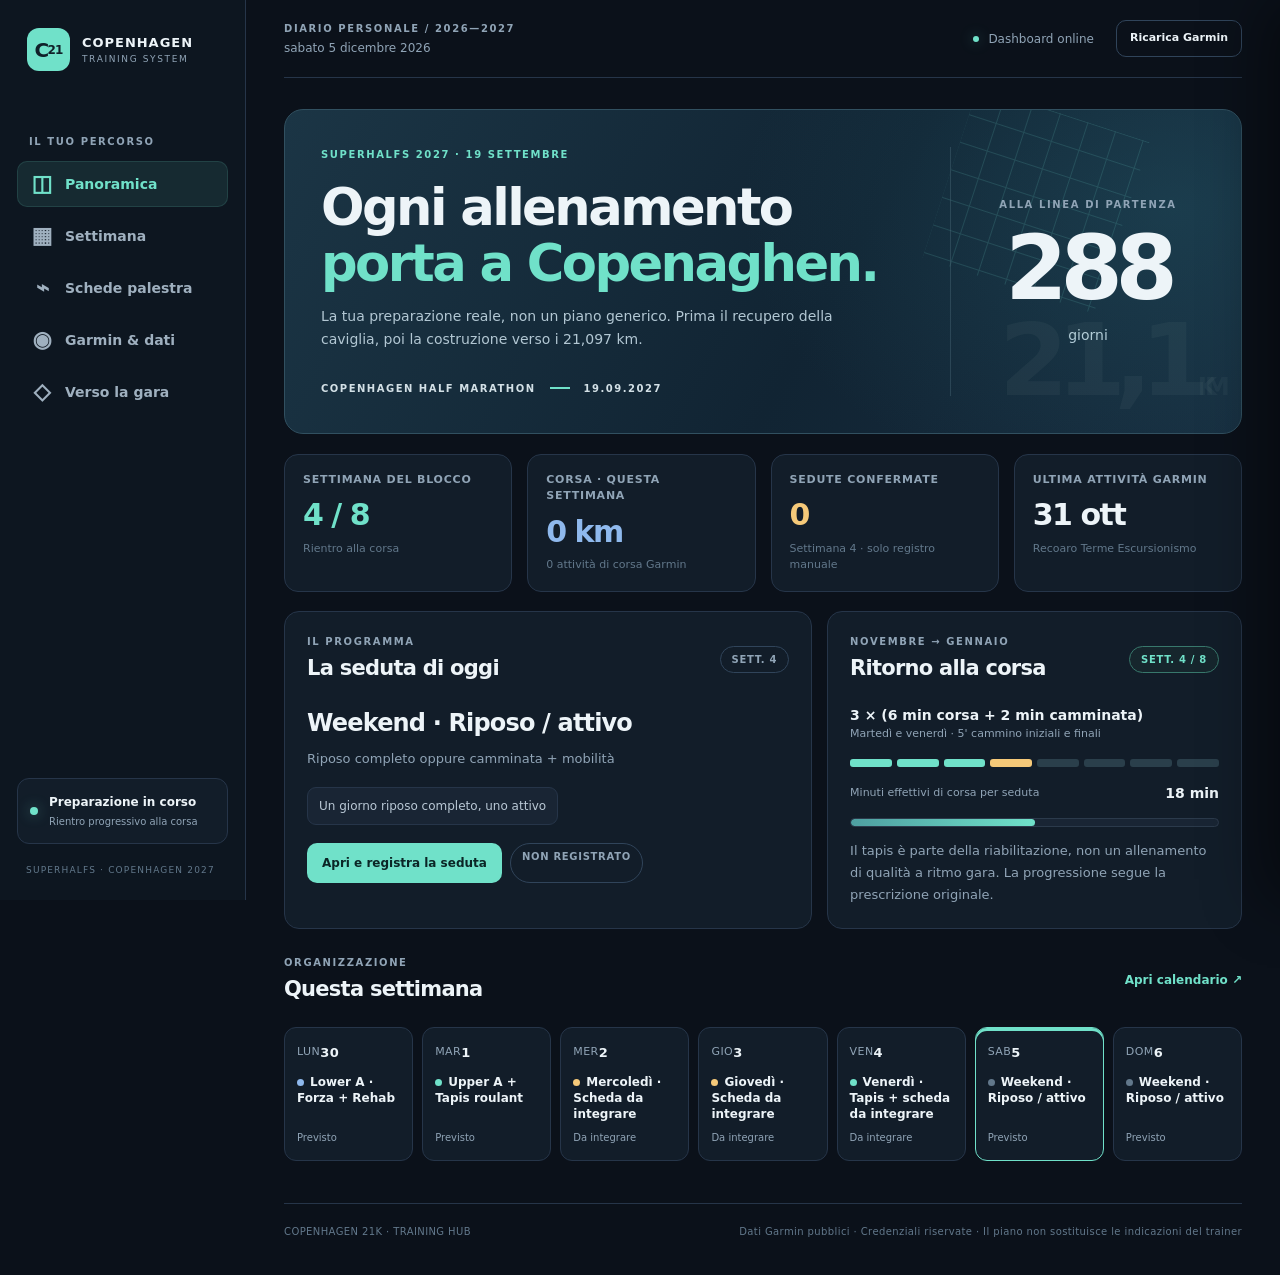
==== index.html @ 720b21c4 "feat: Copenhagen 2027 training and public Garmin dashboard" ====
<!doctype html>
<html lang="it">
<head>
  <meta charset="utf-8">
  <meta name="viewport" content="width=device-width, initial-scale=1">
  <meta name="theme-color" content="#0b111a">
  <meta name="description" content="Copenhagen 21K · Il piano reale di palestra, il ritorno alla corsa e i dati Garmin in un'unica dashboard online.">
  <link rel="icon" href="./favicon.svg" type="image/svg+xml">
  <link rel="manifest" href="./manifest.webmanifest">
  <title>Copenhagen 21K · Training Hub</title>
  <link rel="stylesheet" href="./style.css">
  <script src="./app.js" defer></script>
</head>
<body>
<div class="shell">
  <aside class="sidebar">
    <a class="brand" href="#overview" aria-label="Copenhagen 21K, panoramica">
      <span class="brand-mark">C<span>21</span></span>
      <span><b>COPENHAGEN</b><small>TRAINING SYSTEM</small></span>
    </a>
    <div class="sidebar-head">IL TUO PERCORSO</div>
    <nav class="primary-nav" aria-label="Navigazione principale">
      <button type="button" class="navitem active" data-page="overview"><span class="nav-icon">◫</span> Panoramica</button>
      <button type="button" class="navitem" data-page="week"><span class="nav-icon">▦</span> Settimana</button>
      <button type="button" class="navitem" data-page="strength"><span class="nav-icon">⌁</span> Schede palestra</button>
      <button type="button" class="navitem" data-page="garmin"><span class="nav-icon">◉</span> Garmin & dati</button>
      <button type="button" class="navitem" data-page="roadmap"><span class="nav-icon">◇</span> Verso la gara</button>
    </nav>
    <div class="sidebar-bottom">
      <div class="sidebar-status"><span class="pulse"></span><span><strong>Preparazione in corso</strong><small>Rientro progressivo alla corsa</small></span></div>
      <div class="sidebar-footer">SUPERHALFS · COPENHAGEN 2027</div>
    </div>
  </aside>
  <main class="content">
    <header class="topbar">
      <div class="topbar-copy"><span class="eyebrow">DIARIO PERSONALE / <span id="current-year">2026—2027</span></span><span id="top-date" class="top-date"></span></div>
      <div class="topbar-right"><span class="privacy"><span class="privacy-dot"></span> Dashboard online</span><button type="button" id="top-sync" class="btn btn-outline btn-sm">Ricarica Garmin</button></div>
    </header>
    <div id="flash" class="flash" role="status" aria-live="polite" hidden></div>
    <section class="page on" id="page-overview">
      <div class="hero">
        <div class="hero-inner">
          <div class="eyebrow mint">SUPERHALFS 2027 · 19 SETTEMBRE</div>
          <h1>Ogni allenamento<br><em>porta a Copenaghen.</em></h1>
          <p>La tua preparazione reale, non un piano generico. Prima il recupero della caviglia, poi la costruzione verso i 21,097 km.</p>
          <div class="hero-footer"><span class="hero-race">COPENHAGEN HALF MARATHON</span><span class="hero-separator"></span><span class="hero-location">19.09.2027</span></div>
        </div>
        <div class="hero-count"><span class="eyebrow">ALLA LINEA DI PARTENZA</span><strong class="big-num" id="days-left">—</strong><span>giorni</span><div class="race-mark">21<span>,1</span><small>KM</small></div></div>
        <div class="hero-grid"></div>
      </div>
      <div class="grid stats-4" id="stat-cards"></div>
      <div class="grid overview-grid">
        <article class="panel today-panel"><div class="section-head"><div><div class="eyebrow">IL PROGRAMMA</div><h2>La seduta di oggi</h2></div><span id="today-badge" class="tag">—</span></div><div id="today-session"></div></article>
        <article class="panel"><div class="section-head"><div><div class="eyebrow">NOVEMBRE → GENNAIO</div><h2>Ritorno alla corsa</h2></div><span class="tag tag-mint" id="run-progress-label">8 SETTIMANE</span></div><div id="run-progress"></div></article>
      </div>
      <div class="section-head spaced"><div><div class="eyebrow">ORGANIZZAZIONE</div><h2>Questa settimana</h2></div><button class="text-action" type="button" data-go="week">Apri calendario <span aria-hidden="true">↗</span></button></div>
      <div id="overview-week" class="week-mini"></div>
    </section>
    <section class="page" id="page-week">
      <div class="page-heading"><div><div class="eyebrow">PIANO SETTIMANALE</div><h1>Settimana di allenamento</h1><p>Solo gli allenamenti confermati dall'istruttore. Registra i risultati effettivi separatamente.</p></div></div>
      <div class="panel"><div class="week-nav"><button class="btn btn-outline nav-arrow" id="week-prev" aria-label="Settimana precedente">‹</button><div><div id="week-label" class="week-label">Settimana 1</div><div id="week-range" class="subtle">—</div></div><div class="week-controls"><button class="btn btn-outline btn-sm" id="week-now">Questa settimana</button><button class="btn btn-outline btn-sm" id="backup-log" title="Esporta il tuo diario privato in formato JSON">Esporta diario</button><button class="btn btn-outline nav-arrow" id="week-next" aria-label="Settimana successiva">›</button></div></div><div id="week-note" class="notice"></div><div id="week-days" class="week-days"></div></div>
      <div class="notice tip"><b>Weekend flessibile.</b> Un giorno REST totale, l'altro REST attivo: camminata di 30–40 minuti e mobilità. Non è ancora definito se sia sabato o domenica.</div>
    </section>
    <section class="page" id="page-strength">
      <div class="page-heading"><div><div class="eyebrow">SCHEDA DI GIOVANNI B.</div><h1>Esercizi, serie e carichi</h1><p>Prescrizioni del trainer e registro dei risultati. Le annotazioni non confermate restano esplicitamente tali.</p></div></div>
      <div class="day-tabs" id="strength-tabs"></div>
      <div id="strength-detail"></div>
    </section>
    <section class="page" id="page-garmin">
      <div class="page-heading"><div><div class="eyebrow">DATI DALL'OROLOGIO</div><h1>Garmin Connect · Analytics</h1><p>Attività, recupero, HRV, sonno e trend elaborati dal motore Python del tuo progetto originale.</p></div><button type="button" class="btn btn-mint" id="garmin-sync">Ricarica dati pubblicati</button></div>
      <div class="notice" id="garmin-sync-notice"></div>
      <div class="grid stats-4" id="garmin-stats"></div>
      <div class="panel garmin-wrapper"><div class="section-head"><div><div class="eyebrow">ANALISI DETTAGLIATA</div><h2>Dashboard Garmin originale integrata</h2></div><a id="full-garmin" href="./garmin/dashboard.html" target="_blank" rel="noopener" class="text-action" hidden>Apri a schermo intero ↗</a></div><iframe id="garmin-frame" title="Analisi Garmin" loading="lazy" src="about:blank"></iframe></div>
      <div class="notice tip"><strong>Garmin pubblico:</strong> grafici e metriche aggiornati da GitHub Actions. Dati personali visibili a chiunque abbia accesso al sito; la chiave API rimane segreta.</div>
    </section>
    <section class="page" id="page-roadmap">
      <div class="page-heading"><div><div class="eyebrow">SUPERHALFS / COPENHAGEN 2027</div><h1>Dal recupero alla mezza</h1><p>Una direzione di lungo periodo, con le fasi successive intenzionalmente non prescritte finché non ci saranno le nuove schede.</p></div></div>
      <div class="grid roadmap-top"><article class="panel"><div class="eyebrow">OBIETTIVO</div><div class="roadmap-race">21,097<span> km</span></div><div class="subtle">Domenica 19 settembre 2027</div><p class="muted-p">La prima tappa del percorso SuperHalfs: Copenaghen. La priorità attuale è tornare a correre con continuità e senza forzare i carichi.</p></article><article class="panel"><div class="eyebrow">FASE CORRENTE</div><div id="current-phase" class="phase-head">Ritorno progressivo</div><p class="muted-p">Tapis il martedì e il venerdì; palestra e lavoro di stabilità secondo prescrizione. Al termine delle otto settimane si rivaluterà il programma.</p><div class="phase-line"><div id="phase-progress"></div></div><div id="phase-caption" class="subtle small"></div></article></div>
      <div class="panel"><div class="section-head"><div><div class="eyebrow">TIMELINE</div><h2>Le fasi del percorso</h2></div></div><div id="phases-list" class="phase-list"></div></div>
      <div class="panel"><div class="section-head"><div><div class="eyebrow">TAPIS · MARTEDÌ E VENERDÌ</div><h2>Progressione di recupero (8 settimane)</h2></div></div><div id="run-table"></div></div>
      <div class="notice tip"><strong>Nota importante.</strong> Nessun chilometraggio, ritmo, tempo obiettivo o lavoro di qualità futuro viene dedotto automaticamente da questa progressione. La preparazione specifica per Copenaghen sarà definita dopo il via libera del professionista che segue la caviglia.</div>
    </section>
    <footer class="footer">COPENHAGEN 21K · TRAINING HUB <span>Dati Garmin pubblici · Credenziali riservate · Il piano non sostituisce le indicazioni del trainer</span></footer>
  </main>
</div>
<div class="drawer-backdrop" id="drawer-backdrop" hidden></div>
<aside class="drawer" id="drawer" role="dialog" aria-modal="true" aria-labelledby="drawer-heading" aria-hidden="true">
  <div class="drawer-header"><div><div class="eyebrow" id="drawer-date">—</div><h2 id="drawer-heading">Registra seduta</h2></div><button type="button" id="drawer-close" class="btn btn-outline icon-close" aria-label="Chiudi">×</button></div>
  <div id="drawer-content"></div>
</aside>
<script>if('serviceWorker' in navigator){window.addEventListener('load',()=>navigator.serviceWorker.register('./sw.js').catch(()=>{}));}</script>
</body>
</html>
---- style.css ----
:root{--bg:#0b111a;--surface:#121d29;--surface2:#192534;--line:#263549;--line2:#30445a;--text:#edf4f8;--muted:#90a4b6;--dim:#62788b;--mint:#70e1c9;--blue:#8fb9ed;--amber:#f5c979;--red:#f09b92;--font:Inter,"Segoe UI",-apple-system,BlinkMacSystemFont,system-ui,sans-serif}
*{box-sizing:border-box}html{scroll-behavior:smooth}body{margin:0;background:var(--bg);font-family:var(--font);color:var(--text);font-size:14px;line-height:1.5}button,input,textarea,select{font:inherit}button{cursor:pointer}a{color:inherit;text-decoration:none}button:focus-visible,a:focus-visible,input:focus-visible,textarea:focus-visible,select:focus-visible{outline:2px solid var(--mint);outline-offset:3px}h1,h2,h3,p{margin-top:0}h1,h2,h3{letter-spacing:-.035em}h1{font-size:clamp(29px,3vw,40px);line-height:1.15}h2{font-size:21px;margin-bottom:0}h3{font-size:16px;margin:0 0 9px}.shell{display:grid;grid-template-columns:246px minmax(0,1fr);min-height:100vh}.sidebar{background:#0d1620;border-right:1px solid var(--line);display:flex;flex-direction:column;padding:28px 17px 23px;position:sticky;top:0;height:100vh}.brand{display:flex;gap:12px;align-items:center;padding:0 10px;margin-bottom:63px}.brand-mark{display:flex;align-items:center;justify-content:center;width:43px;height:43px;border-radius:12px;background:var(--mint);font-size:20px;font-weight:900;letter-spacing:-.09em;color:#102029}.brand-mark span{font-size:12px;align-self:center;letter-spacing:-.07em}.brand b{display:block;letter-spacing:.075em;font-size:13px}.brand small{display:block;letter-spacing:.18em;font-size:9px;color:var(--muted)}.sidebar-head,.eyebrow{font-size:10px;font-weight:750;letter-spacing:.16em;color:var(--muted)}.sidebar-head{padding:0 12px;margin-bottom:12px}.primary-nav{display:flex;flex-direction:column;gap:6px}.navitem{display:flex;align-items:center;gap:12px;border:1px solid transparent;border-radius:10px;color:#9fb0bf;background:transparent;text-align:left;padding:11px 13px;font-weight:600;width:100%}.navitem:hover{background:#192635;color:#fff}.navitem.active{background:rgba(112,225,201,.1);color:var(--mint);border-color:rgba(112,225,201,.13)}.nav-icon{font-family:serif;font-size:22px;min-width:22px;text-align:center;line-height:1}.sidebar-bottom{margin-top:auto}.sidebar-status{display:flex;gap:11px;align-items:center;padding:14px 12px;background:var(--surface);border:1px solid var(--line);border-radius:12px}.pulse,.privacy-dot{background:var(--mint);width:8px;height:8px;border-radius:50%;display:inline-block;box-shadow:0 0 14px #70e1c969;flex:none}.sidebar-status strong,.sidebar-status small{display:block}.sidebar-status strong{font-size:12px}.sidebar-status small{font-size:10px;color:var(--muted);margin-top:3px}.sidebar-footer{font-size:9px;letter-spacing:.13em;color:var(--dim);margin:20px 9px 0}.content{padding:0 38px 36px;max-width:1660px;width:100%;margin:0 auto;min-width:0}.topbar{min-height:78px;display:flex;align-items:center;justify-content:space-between;gap:12px;border-bottom:1px solid var(--line);margin-bottom:31px}.topbar-copy{display:flex;flex-direction:column;gap:3px}.top-date{color:var(--muted);font-size:12px}.topbar-right{display:flex;align-items:center;gap:22px}.privacy{display:flex;align-items:center;gap:9px;color:var(--muted);font-size:12px}.privacy-dot{height:6px;width:6px}.page{display:none;animation:appear .22s ease}.page.on{display:block}@keyframes appear{from{opacity:.5;transform:translateY(5px)}to{opacity:1;transform:translateY(0)}}.hero{background:radial-gradient(600px 420px at 93% 30%,#24596966,transparent 72%),linear-gradient(119deg,#1b3545 0%,#112433 57%,#172d3f 100%);border:1px solid #315060;border-radius:19px;min-height:285px;display:grid;grid-template-columns:1fr 255px;position:relative;overflow:hidden;padding:37px 36px;margin-bottom:20px}.hero-inner{position:relative;z-index:1}.mint{color:var(--mint)}.hero h1{font-size:clamp(35px,4vw,54px);margin:17px 0 13px;line-height:1.1;letter-spacing:-.05em}.hero h1 em{font-style:normal;color:var(--mint)}.hero p{max-width:540px;color:#b2c7d3;font-size:14px;line-height:1.65}.hero-footer{display:flex;align-items:center;gap:14px;margin-top:30px;font-size:10px;font-weight:750;letter-spacing:.15em;color:#d3e0e6}.hero-separator{height:2px;width:20px;background:var(--mint)}.hero-count{display:flex;position:relative;flex-direction:column;align-items:center;justify-content:center;border-left:1px solid #46647475;padding-left:20px;z-index:1}.hero-count .big-num{font-weight:760;letter-spacing:-.08em;font-size:clamp(65px,7vw,100px);line-height:1.15;margin:5px 0}.hero-count>span:nth-of-type(2){color:#b1cbd7}.race-mark{position:absolute;bottom:-15px;right:-13px;color:#e3fff20b;font-size:100px;font-weight:900;line-height:1;white-space:nowrap;letter-spacing:-.12em;pointer-events:none}.race-mark small{font-size:25px}.hero-grid{position:absolute;width:180px;height:180px;right:12%;top:0;opacity:.14;background:linear-gradient(0deg,transparent 96%,#7aebdc 98%),linear-gradient(90deg,transparent 96%,#7aebdc 98%);background-size:29px 29px;transform:rotate(18deg)}.grid{display:grid;gap:15px}.stats-4{grid-template-columns:repeat(4,minmax(0,1fr));margin-bottom:19px}.metric{background:var(--surface);border:1px solid var(--line);border-radius:14px;padding:17px 18px;min-width:0}.metric .label{font-size:11px;font-weight:700;letter-spacing:.07em;color:var(--muted);text-transform:uppercase}.metric .num{font-weight:700;font-size:30px;line-height:1.15;margin:10px 0 8px;letter-spacing:-.05em}.metric .foot{font-size:11px;color:var(--dim)}.metric .num.mint{color:var(--mint)}.metric .num.blue{color:var(--blue)}.metric .num.amber{color:var(--amber)}.panel{background:var(--surface);border:1px solid var(--line);border-radius:15px;padding:22px;min-width:0}.section-head{display:flex;gap:12px;align-items:center;justify-content:space-between;margin-bottom:21px}.section-head .eyebrow{margin-bottom:4px}.section-head h2{margin:0}.section-head.spaced{margin-top:26px}.overview-grid{grid-template-columns:1.12fr .88fr}.tag{display:inline-block;border-radius:50px;border:1px solid var(--line2);padding:5px 11px;color:var(--muted);font-size:10px;letter-spacing:.07em;font-weight:750;white-space:nowrap}.tag-mint{color:var(--mint);border-color:#38786c;background:#264b422f}.tag-amber{color:var(--amber);border-color:#665231}.tag-red{color:var(--red);border-color:#6b4140}.today-title{font-size:24px;font-weight:700;letter-spacing:-.035em;margin:0 0 8px}.today-sub{font-size:13px;color:var(--muted);margin:0 0 18px}.today-points{display:flex;gap:12px;flex-wrap:wrap}.today-points span{background:var(--surface2);border:1px solid var(--line);border-radius:9px;padding:9px 11px;font-size:12px;color:#b9c8d5}.today-points b{color:var(--text)}.btn{border:none;background:var(--mint);color:#0b2626;padding:11px 15px;border-radius:10px;font-size:12px;font-weight:750;white-space:nowrap}.btn:hover{filter:brightness(1.08)}.btn-outline{background:transparent;border:1px solid var(--line2);color:var(--text)}.btn-outline:hover{background:var(--surface2)}.btn-sm{font-size:11px;padding:9px 13px}.btn-mint{background:var(--mint)}.btn-row{display:flex;gap:8px;flex-wrap:wrap;margin-top:18px}.text-action{background:transparent;border:0;padding:0;color:var(--mint);font-size:12px;font-weight:750;white-space:nowrap}.text-action:hover{text-decoration:underline}.small{font-size:11px}.subtle{color:var(--muted)}.muted-p{color:var(--muted);font-size:13px;line-height:1.7;margin-top:13px}.run-line{display:flex;align-items:center;justify-content:space-between;gap:12px;margin-bottom:14px}.run-line strong{font-size:14px}.run-line small{display:block;color:var(--muted);font-size:11px}.progress-line{height:9px;background:var(--surface2);border:1px solid #2b3a4b;border-radius:50px;overflow:hidden;margin:8px 0 11px}.progress-line>span{height:100%;background:linear-gradient(90deg,#4e9fa1,var(--mint));display:block;border-radius:50px}.run-steps{display:flex;gap:5px;margin:16px 0}.run-steps span{height:8px;flex:1;background:#2a3f4b;border-radius:3px}.run-steps span.completed{background:var(--mint)}.run-steps span.current{background:var(--amber)}.notice{padding:12px 15px;background:#19303b91;border:1px solid #315366;border-radius:11px;color:#c8d8e2;font-size:12px;line-height:1.6}.notice.tip{margin-top:15px;background:#17242f;border-color:var(--line);color:#aabbc9}.notice strong,.notice b{color:#e2e9ed}.week-mini{display:grid;grid-template-columns:repeat(7,minmax(0,1fr));gap:9px}.mini-day{border:1px solid var(--line);background:var(--surface);border-radius:12px;padding:15px 12px;min-height:116px;text-align:left;display:flex;flex-direction:column;gap:7px;color:var(--text)}button.mini-day:hover{border-color:#457e81;transform:translateY(-1px)}.mini-day .miniday-top{display:flex;align-items:center;justify-content:space-between;color:var(--muted);font-size:11px;letter-spacing:.04em}.mini-day .miniday-top b{color:var(--text);font-size:13px}.mini-day .miniday-title{font-size:12px;line-height:1.35;font-weight:650;margin-top:5px}.mini-day .miniday-sub{font-size:10px;color:var(--muted);margin-top:auto}.mini-day.today{border-color:var(--mint);box-shadow:inset 0 3px 0 var(--mint)}.mini-day .dot{width:7px;height:7px;border-radius:50%;background:var(--dim)}.mini-day .dot.gym{background:var(--blue)}.mini-day .dot.run{background:var(--mint)}.mini-day .dot.pending{background:var(--amber)}.mini-day .dot.rest{background:var(--dim)}.page-heading{display:flex;align-items:end;justify-content:space-between;gap:18px;margin-bottom:25px}.page-heading .eyebrow{margin-bottom:8px}.page-heading h1{margin:0 0 8px}.page-heading p{color:var(--muted);font-size:13px;max-width:750px;margin-bottom:0}.week-nav{display:flex;align-items:center;gap:15px;justify-content:space-between;margin-bottom:19px}.week-nav>div:nth-child(2){flex:1}.week-nav .week-label{font-weight:720;font-size:18px}.week-controls{display:flex;gap:7px}.nav-arrow{font-size:25px;padding:2px 12px;line-height:1.25}.week-days{margin-top:15px}.week-day{display:flex;gap:15px;align-items:center;padding:14px 5px;border-bottom:1px solid var(--line);width:100%;background:none;border-left:0;border-right:0;border-top:0;text-align:left;color:var(--text)}.week-day:last-child{border-bottom:0}.week-day:hover{background:#1b2a3945}.wd-date{width:55px;flex:none;text-align:center}.wd-date small{font-size:10px;color:var(--muted);display:block}.wd-date strong{font-size:23px;letter-spacing:-.04em}.wd-stripe{width:4px;height:36px;background:var(--dim);border-radius:4px;flex:none}.wd-stripe.run{background:var(--mint)}.wd-stripe.gym{background:var(--blue)}.wd-stripe.pending{background:var(--amber)}.wd-info{flex:1;min-width:0}.wd-info b{display:block;font-size:14px}.wd-info small{display:block;color:var(--muted);font-size:12px}.wd-mark{font-size:10px;color:var(--muted);text-align:right}.wd-mark.done{color:var(--mint)}.wd-mark.partial{color:var(--amber)}.day-tabs{display:flex;gap:8px;overflow-x:auto;margin-bottom:17px;padding-bottom:2px}.day-tabs button{background:var(--surface);border:1px solid var(--line2);border-radius:10px;min-width:95px;padding:10px 14px;color:var(--muted);font-weight:650}.day-tabs button.active{background:#204439;color:var(--mint);border-color:#39816d}.day-tabs button small{display:block;font-weight:500;opacity:.85}.detail-head{display:flex;align-items:center;justify-content:space-between;gap:12px;margin-bottom:22px}.detail-title{font-size:24px;font-weight:750;margin:4px 0}.detail-layout{display:grid;grid-template-columns:minmax(0,1.7fr) minmax(260px,1fr);gap:15px}.exercise-table{width:100%;border-collapse:collapse;font-size:12px}.exercise-table th{text-align:left;color:var(--muted);text-transform:uppercase;font-size:10px;letter-spacing:.09em;padding:11px 8px;border-bottom:1px solid var(--line2)}.exercise-table td{vertical-align:top;padding:14px 8px;border-bottom:1px solid var(--line)}.exercise-table td:first-child{font-weight:650}.exercise-table td small{display:block;color:var(--muted);font-weight:400;line-height:1.45;margin-top:4px}.exercise-table tr:last-child td{border:0}.exercise-table .actual{color:var(--mint);font-size:11px;margin-top:6px}.stack{display:flex;flex-direction:column;gap:14px}.check-list{margin:0;padding-left:18px;color:#b5c6d3;font-size:12px}.check-list li{padding:4px 0}.check-list li::marker{color:var(--mint)}.blank-state{padding:35px;text-align:center;color:var(--muted);font-size:13px}.blank-state strong{display:block;font-size:18px;color:var(--text);margin-bottom:7px}.blank-icon{font-size:32px;color:var(--amber);margin-bottom:10px}.run-table{overflow-x:auto}.run-table table{width:100%;border-collapse:collapse;font-size:12px}.run-table th{text-align:left;text-transform:uppercase;letter-spacing:.08em;color:var(--muted);font-size:10px;padding:12px;border-bottom:1px solid var(--line2)}.run-table td{padding:12px;border-bottom:1px solid var(--line);color:#c6d6de}.run-table tr:last-child td{border-bottom:0}.run-table tr.current{background:#1a3e3978}.run-table td strong{color:var(--text)}.garmin-wrapper{margin-top:18px}.garmin-wrapper iframe{display:block;width:100%;border:1px solid var(--line2);border-radius:12px;background:#0a0b0d;height:980px}.roadmap-top{grid-template-columns:.8fr 1.2fr;margin-bottom:16px}.roadmap-race{font-size:59px;letter-spacing:-.065em;font-weight:750;margin-top:12px}.roadmap-race span{font-size:18px;color:var(--mint);letter-spacing:-.02em}.phase-head{font-size:27px;font-weight:700;margin-top:12px}.phase-line{background:var(--surface2);height:10px;border-radius:6px;overflow:hidden;margin:20px 0 8px}.phase-line div{background:var(--mint);height:100%;width:0}.phase-list{display:flex;flex-direction:column}.phase-item{display:grid;grid-template-columns:34px minmax(0,1fr) 155px;gap:15px;padding:19px 0;border-bottom:1px solid var(--line);align-items:center}.phase-item:last-child{border:0}.phase-index{width:32px;height:32px;border:1px solid var(--line2);color:var(--muted);display:flex;align-items:center;justify-content:center;border-radius:50%}.phase-item.active .phase-index{background:var(--mint);color:#0b2424;border-color:var(--mint)}.phase-item h3{margin:0 0 3px;font-size:14px}.phase-item p{margin:0;color:var(--muted);font-size:12px;line-height:1.6}.phase-item .phase-dates{font-size:11px;color:var(--muted);text-align:right}.footer{display:flex;justify-content:space-between;gap:15px;color:var(--dim);font-size:10px;letter-spacing:.04em;margin-top:42px;border-top:1px solid var(--line);padding-top:20px}.footer span{text-align:right}.flash{margin-bottom:16px;border:1px solid #578f80;background:#1c483b;color:#d4fbf1;border-radius:10px;padding:12px 14px;font-size:12px}.flash.error{background:#532d2d;border-color:#86534f;color:#ffdad4}.drawer-backdrop{position:fixed;inset:0;background:#02060bd1;z-index:99}.drawer{position:fixed;right:0;top:0;bottom:0;width:min(570px,100%);background:#101b26;z-index:100;overflow-y:auto;transform:translateX(102%);transition:transform .22s ease;box-shadow:-24px 0 60px #0007;border-left:1px solid var(--line2)}.drawer.open{transform:translateX(0)}.drawer-header{padding:25px 26px 20px;border-bottom:1px solid var(--line);display:flex;justify-content:space-between;align-items:start;position:sticky;top:0;background:#101b26;z-index:2}.drawer-header h2{font-size:24px;margin:5px 0 0}.icon-close{font-size:24px;line-height:1;padding:6px 11px}#drawer-content{padding:20px 26px 36px}.field{display:flex;flex-direction:column;gap:5px;margin-bottom:12px}.field label{color:var(--muted);font-size:11px;font-weight:650}.field input,.field textarea,.field select{width:100%;background:#182838;color:var(--text);border:1px solid #36506a;border-radius:9px;padding:10px 11px;outline:none}.field textarea{min-height:80px;resize:vertical}.form-grid{display:grid;grid-template-columns:1fr 1fr;gap:11px}.drawer-exercise{border:1px solid var(--line);padding:15px;border-radius:11px;margin-bottom:12px;background:var(--surface)}.drawer-exercise h3{font-size:14px;line-height:1.4}.drawer-exercise .subtle{font-size:11px;margin-bottom:10px}.drawer-quick{padding:12px 14px;border:1px solid #315366;background:#172e3a;border-radius:10px;font-size:12px;color:#b7cdd9;margin-bottom:18px}.drawer-actions{display:flex;gap:9px;align-items:center;justify-content:flex-end;padding-top:10px}.badge-inline{font-size:10px;border-radius:6px;color:#ffcfa7;border:1px solid #69563c;padding:3px 7px;white-space:nowrap}.stage-label{font-size:10px;font-weight:750;letter-spacing:.1em;color:var(--mint);margin-bottom:8px;text-transform:uppercase}.conditional{color:#adbac8}#garmin-sync-notice{margin-bottom:16px}@media(max-width:1200px){.shell{grid-template-columns:206px minmax(0,1fr)}.content{padding:0 22px 28px}.sidebar{padding-left:10px;padding-right:10px}.hero{padding:29px 27px;grid-template-columns:1fr 190px}.week-mini{grid-template-columns:repeat(4,1fr)}.stats-4{grid-template-columns:repeat(2,1fr)}.overview-grid{grid-template-columns:1fr 1fr}}@media(max-width:820px){.shell{display:block}.sidebar{height:auto;position:static;border-right:0;border-bottom:1px solid var(--line);padding:11px 15px}.sidebar .brand{margin:0}.brand-mark{height:36px;width:36px}.brand{gap:9px}.brand b{font-size:11px}.sidebar-head,.sidebar-bottom{display:none}.primary-nav{position:fixed;bottom:0;left:0;right:0;background:#0d1620ed;display:grid;grid-template-columns:repeat(5,1fr);z-index:70;gap:0;border-top:1px solid var(--line);padding:4px 4px max(6px,env(safe-area-inset-bottom))}.navitem{font-size:10px;justify-content:center;align-items:center;flex-direction:column;padding:6px 1px;gap:2px;border:0}.nav-icon{font-size:23px;line-height:1}.content{padding:0 15px 85px}.topbar{min-height:65px;margin-bottom:17px}.topbar-right{gap:12px}.privacy{display:none}.hero{grid-template-columns:1fr 126px;padding:24px 19px;min-height:245px}.hero h1{font-size:35px}.hero-count .big-num{font-size:56px}.hero-count{padding-left:13px}.hero-count .eyebrow{font-size:8px}.hero p{font-size:12px}.hero-footer{font-size:8px;margin-top:22px}.overview-grid{grid-template-columns:1fr}.stats-4{grid-template-columns:repeat(2,1fr)}.week-mini{grid-template-columns:repeat(4,1fr)}.detail-layout{grid-template-columns:1fr}.roadmap-top{grid-template-columns:1fr}.footer{display:block}.footer span{display:block;margin-top:7px;text-align:left}.garmin-wrapper iframe{height:720px}}@media(max-width:530px){.hero{grid-template-columns:1fr;padding:22px 19px}.hero-count{position:absolute;right:19px;top:15px;border:none;align-items:end}.hero-count .big-num{font-size:31px;margin:0}.hero-count>span:nth-of-type(2){font-size:10px}.hero-count .eyebrow{display:none}.race-mark{display:none}.hero h1{font-size:34px;margin-top:40px}.hero p{max-width:400px}.hero-footer{margin-top:20px}.metric{padding:14px}.metric .num{font-size:24px}.metric .label{font-size:9px}.metric .foot{font-size:10px}.panel{padding:16px}.week-mini{grid-template-columns:repeat(2,minmax(0,1fr))}.mini-day{min-height:100px}.topbar-copy .eyebrow{font-size:9px}.page-heading{align-items:start;flex-direction:column}.week-controls button#week-now{font-size:10px}.week-day{gap:10px}.wd-mark{font-size:9px}.detail-head{align-items:start;flex-direction:column}.exercise-table td,.exercise-table th{padding:10px 5px}.exercise-table td{font-size:11px}.phase-item{grid-template-columns:30px 1fr}.phase-dates{grid-column:2;text-align:left!important}.form-grid{grid-template-columns:1fr}.drawer-header{padding:20px 17px}#drawer-content{padding:18px 17px 30px}.garmin-wrapper iframe{height:620px}}
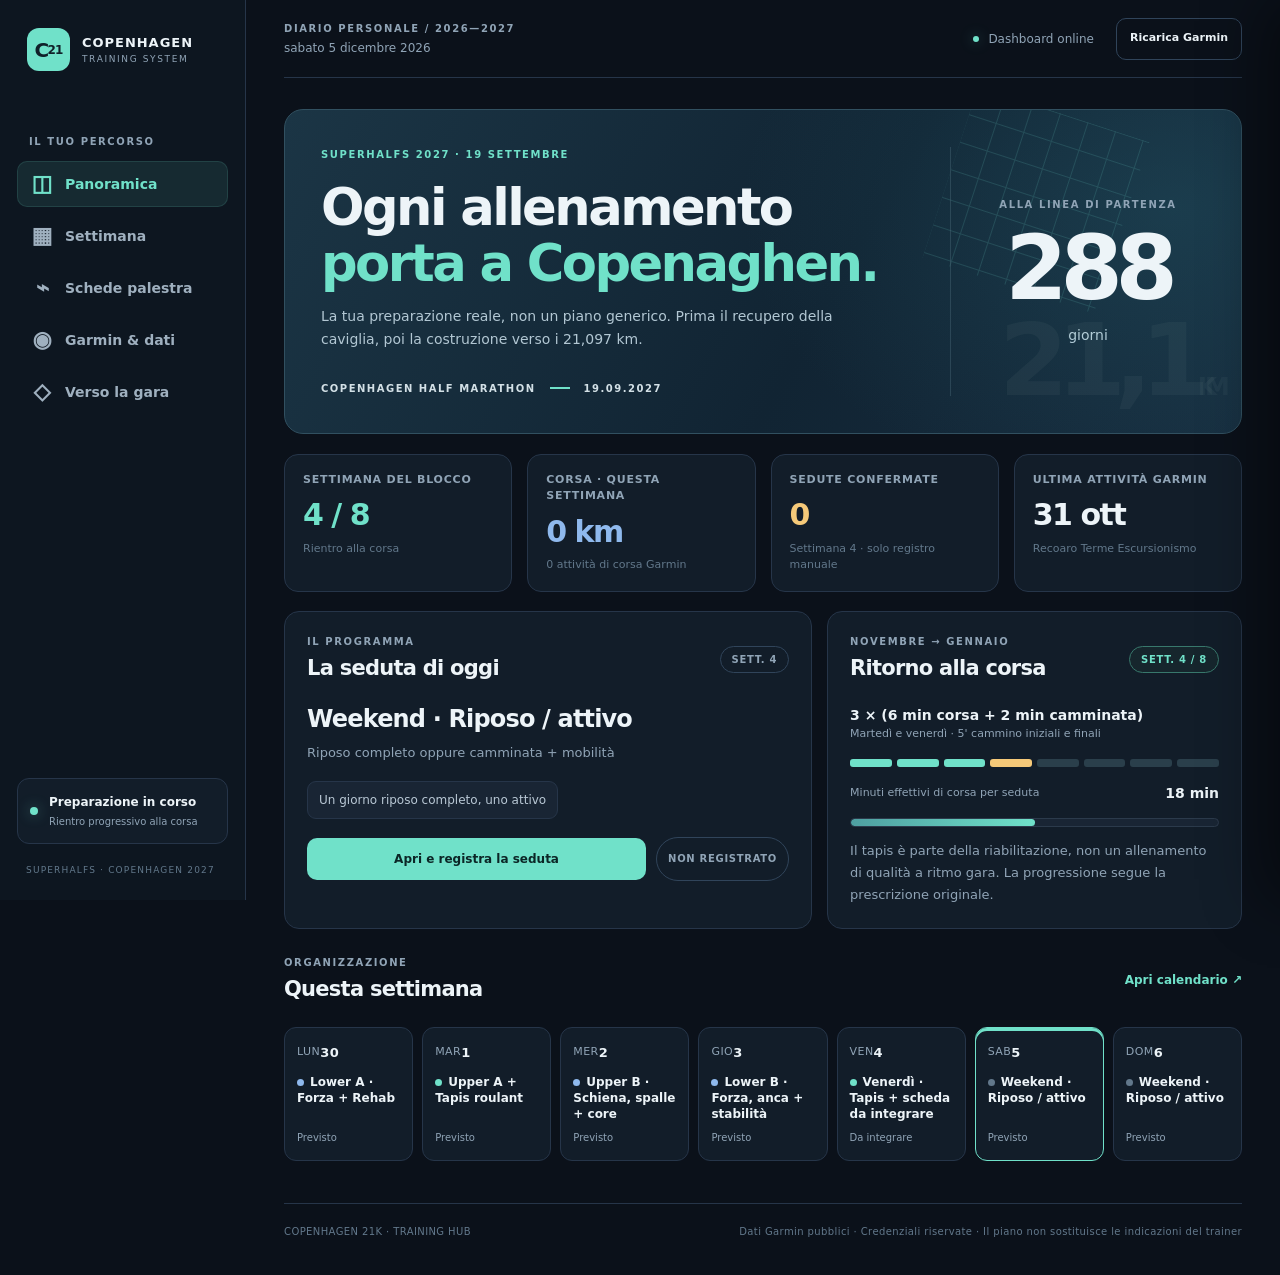
==== commit db07cdfd: "fix: responsive navigation and training dashboard layout" ====
--- a/index.html
+++ b/index.html
@@ -9,6 +9,7 @@
   <link rel="manifest" href="./manifest.webmanifest">
   <title>Copenhagen 21K · Training Hub</title>
   <link rel="stylesheet" href="./style.css">
+  <link rel="stylesheet" href="./responsive-fixes.css?v=20261112">
   <script src="./app.js" defer></script>
 </head>
 <body>
@@ -20,11 +21,11 @@
     </a>
     <div class="sidebar-head">IL TUO PERCORSO</div>
     <nav class="primary-nav" aria-label="Navigazione principale">
-      <button type="button" class="navitem active" data-page="overview"><span class="nav-icon">◫</span> Panoramica</button>
-      <button type="button" class="navitem" data-page="week"><span class="nav-icon">▦</span> Settimana</button>
-      <button type="button" class="navitem" data-page="strength"><span class="nav-icon">⌁</span> Schede palestra</button>
-      <button type="button" class="navitem" data-page="garmin"><span class="nav-icon">◉</span> Garmin & dati</button>
-      <button type="button" class="navitem" data-page="roadmap"><span class="nav-icon">◇</span> Verso la gara</button>
+      <button type="button" class="navitem active" data-page="overview"><span class="nav-icon">◫</span><span class="nav-label">Panoramica</span></button>
+      <button type="button" class="navitem" data-page="week"><span class="nav-icon">▦</span><span class="nav-label">Settimana</span></button>
+      <button type="button" class="navitem" data-page="strength"><span class="nav-icon">⌁</span><span class="nav-label">Schede palestra</span></button>
+      <button type="button" class="navitem" data-page="garmin"><span class="nav-icon">◉</span><span class="nav-label">Garmin &amp; dati</span></button>
+      <button type="button" class="navitem" data-page="roadmap"><span class="nav-icon">◇</span><span class="nav-label">Verso la gara</span></button>
     </nav>
     <div class="sidebar-bottom">
       <div class="sidebar-status"><span class="pulse"></span><span><strong>Preparazione in corso</strong><small>Rientro progressivo alla corsa</small></span></div>
@@ -58,7 +59,15 @@
     </section>
     <section class="page" id="page-week">
       <div class="page-heading"><div><div class="eyebrow">PIANO SETTIMANALE</div><h1>Settimana di allenamento</h1><p>Solo gli allenamenti confermati dall'istruttore. Registra i risultati effettivi separatamente.</p></div></div>
-      <div class="panel"><div class="week-nav"><button class="btn btn-outline nav-arrow" id="week-prev" aria-label="Settimana precedente">‹</button><div><div id="week-label" class="week-label">Settimana 1</div><div id="week-range" class="subtle">—</div></div><div class="week-controls"><button class="btn btn-outline btn-sm" id="week-now">Questa settimana</button><button class="btn btn-outline btn-sm" id="backup-log" title="Esporta il tuo diario privato in formato JSON">Esporta diario</button><button class="btn btn-outline nav-arrow" id="week-next" aria-label="Settimana successiva">›</button></div></div><div id="week-note" class="notice"></div><div id="week-days" class="week-days"></div></div>
+      <div class="panel"><div class="week-nav">
+  <button class="btn btn-outline nav-arrow" id="week-prev" aria-label="Settimana precedente">‹</button>
+  <div class="week-summary"><div id="week-label" class="week-label">Settimana 1</div><div id="week-range" class="subtle">—</div></div>
+  <div class="week-controls">
+    <button class="btn btn-outline btn-sm" id="week-now">Questa settimana</button>
+    <button class="btn btn-outline btn-sm" id="backup-log" title="Esporta il tuo diario privato in formato JSON">Esporta diario</button>
+  </div>
+  <button class="btn btn-outline nav-arrow" id="week-next" aria-label="Settimana successiva">›</button>
+</div><div id="week-note" class="notice"></div><div id="week-days" class="week-days"></div></div>
       <div class="notice tip"><b>Weekend flessibile.</b> Un giorno REST totale, l'altro REST attivo: camminata di 30–40 minuti e mobilità. Non è ancora definito se sia sabato o domenica.</div>
     </section>
     <section class="page" id="page-strength">
--- a/responsive-fixes.css
+++ b/responsive-fixes.css
@@ -0,0 +1,188 @@
+/* Copenhagen 21K | Responsive refinements | 2026-11-12
+   Layout-only overrides. Existing Garmin scripts and workout data are unchanged. */
+
+html { -webkit-text-size-adjust: 100%; }
+body { overflow-x: clip; }
+.shell, .content, .page, .panel, .section-head, .page-heading,
+.detail-head, .metric, .week-nav, .week-day, .wd-info { min-width: 0; }
+.section-head > div:first-child, .page-heading > div:first-child { min-width: 0; }
+.section-head h2, .detail-title, .week-label, .wd-info b {
+  overflow-wrap: break-word;
+}
+.btn { min-height: 42px; }
+
+/* Consistent desktop sidebar labels. */
+.navitem .nav-label { display: inline-block; min-width: 0; }
+
+/* Today card: main action gets space; annotation tag is aligned to the button. */
+.today-panel .btn-row {
+  display: grid;
+  grid-template-columns: minmax(0, 1fr) max-content;
+  gap: 10px;
+  align-items: center;
+}
+.today-panel .btn-row > .btn {
+  min-width: 0;
+  white-space: normal;
+  text-align: center;
+  padding: 12px 16px;
+}
+.today-panel .btn-row > .tag {
+  min-height: 44px;
+  display: inline-flex;
+  align-items: center;
+  justify-content: center;
+  white-space: nowrap;
+}
+.today-panel .today-title { line-height: 1.22; }
+.today-panel .today-sub { line-height: 1.55; }
+
+/* Week navigation has four explicit grid areas instead of an overflowing flex row. */
+.week-nav {
+  display: grid;
+  grid-template-columns: 44px minmax(180px, 1fr) auto 44px;
+  grid-template-areas: 'prev summary controls next';
+  gap: 14px;
+  align-items: center;
+  justify-content: stretch;
+}
+.week-nav > #week-prev { grid-area: prev; }
+.week-nav > .week-summary { grid-area: summary; min-width: 0; }
+.week-nav > #week-next { grid-area: next; }
+.week-nav > .week-controls {
+  grid-area: controls;
+  display: flex;
+  min-width: 0;
+  flex-wrap: wrap;
+  align-items: center;
+  justify-content: flex-end;
+  gap: 8px;
+}
+.week-nav .week-label { font-size: clamp(15px, 1.3vw, 19px); line-height: 1.3; }
+.week-nav #week-range { font-size: 12px; margin-top: 4px; line-height: 1.5; }
+.week-nav .nav-arrow {
+  width: 44px;
+  min-width: 44px;
+  height: 44px;
+  display: inline-flex;
+  align-items: center;
+  justify-content: center;
+  padding: 0;
+  font-size: 25px;
+}
+.week-controls .btn-sm { min-height: 44px; }
+.week-day { min-width: 0; }
+.week-day .wd-mark { flex: 0 0 auto; }
+
+/* Workout tabs: no accidental clipping of the last day. */
+.day-tabs { display: grid; grid-template-columns: repeat(5, minmax(0, 1fr)); overflow: visible; gap: 10px; }
+.day-tabs button { min-width: 0; width: 100%; min-height: 68px; text-align: left; }
+.day-tabs button small { white-space: normal; line-height: 1.3; margin-top: 3px; }
+.detail-head .btn { flex: 0 0 auto; }
+
+@media (max-width: 1199px) {
+  .week-nav { grid-template-columns: 44px minmax(0, 1fr) 44px; grid-template-areas: 'prev summary next' 'controls controls controls'; }
+  .week-controls { justify-content: flex-start !important; }
+  .week-controls .btn-sm { flex: 0 1 auto; }
+  .day-tabs { gap: 8px; }
+}
+
+@media (max-width: 820px) {
+  .content { padding-bottom: calc(116px + env(safe-area-inset-bottom)); }
+  .sidebar { padding: 13px 15px; }
+  .sidebar .brand { align-items: center; }
+  .topbar { min-height: 76px; }
+
+  /* Bottom navigation: five equal targets, 2-line labels, safe-area support. */
+  .primary-nav {
+    display: grid;
+    grid-template-columns: repeat(5, minmax(0, 1fr));
+    gap: 4px;
+    padding: 8px 7px calc(10px + env(safe-area-inset-bottom));
+    background: rgba(13,22,32,.97);
+    -webkit-backdrop-filter: blur(16px);
+    backdrop-filter: blur(16px);
+    border-top: 1px solid var(--line);
+  }
+  .navitem {
+    min-width: 0;
+    min-height: 68px;
+    padding: 7px 2px;
+    gap: 5px;
+    justify-content: center;
+    align-items: center;
+    flex-direction: column;
+    border-radius: 11px;
+    text-align: center;
+  }
+  .navitem .nav-icon {
+    display: block;
+    flex: 0 0 auto;
+    min-width: 0;
+    font-size: 21px;
+    line-height: 1;
+  }
+  .navitem .nav-label {
+    display: block;
+    font-size: clamp(9px, 2.3vw, 11px);
+    font-weight: 650;
+    line-height: 1.18;
+    white-space: normal;
+    overflow-wrap: normal;
+    text-wrap: balance;
+  }
+  .navitem.active { border-color: rgba(112,225,201,.16); }
+  .overview-grid { grid-template-columns: minmax(0, 1fr); }
+
+  .week-nav { gap: 10px 12px; }
+  .week-nav .week-label { font-size: clamp(16px, 4.4vw, 20px); }
+  .week-nav .week-controls { justify-content: stretch; }
+  .week-controls .btn-sm { flex: 1 1 135px; white-space: normal; }
+  .day-tabs { grid-template-columns: repeat(3, minmax(0,1fr)); }
+  .day-tabs button { min-height: 64px; }
+  .detail-head { flex-wrap: wrap; }
+  .detail-head > div:first-child { min-width: 0; }
+  .detail-head .btn { width: 100%; }
+  .garmin-wrapper iframe { height: min(78vh, 780px); min-height: 520px; }
+}
+
+@media (max-width: 530px) {
+  .content { padding-inline: 14px; padding-bottom: calc(119px + env(safe-area-inset-bottom)); }
+  .topbar { gap: 12px; }
+  .topbar .topbar-copy { min-width: 0; }
+  .topbar-right { flex: 0 0 auto; width: auto; }
+  .topbar-right .btn { min-height: 42px; white-space: normal; }
+  .panel { padding: 16px; }
+  .panel .section-head { gap: 8px; align-items: flex-start; }
+  .panel .section-head .tag { flex: 0 0 auto; }
+  .today-panel .btn-row { grid-template-columns: minmax(0,1fr); gap: 10px; }
+  .today-panel .btn-row > .btn { width: 100%; min-height: 50px; }
+  .today-panel .btn-row > .tag { justify-self: start; padding: 8px 14px; min-height: 38px; }
+  .today-title { font-size: clamp(21px, 6vw, 25px); }
+  .today-sub, .muted-p, .page-heading p { text-wrap: pretty; }
+  .week-nav { grid-template-columns: 42px minmax(0,1fr) 42px; gap: 10px; }
+  .week-nav .nav-arrow { width: 42px; min-width: 42px; height: 42px; }
+  .week-nav .week-controls { display: grid; grid-template-columns: repeat(2, minmax(0,1fr)); gap: 8px; }
+  .week-controls .btn-sm { width: 100%; min-height: 44px; padding: 10px 8px; }
+  .week-day { padding-block: 16px; gap: 10px; flex-wrap: wrap; }
+  .week-day .wd-date { width: 42px; }
+  .week-day .wd-info { flex: 1 1 calc(100% - 70px); }
+  .week-day .wd-info b { font-size: 13px; }
+  .week-day .wd-info small { font-size: 11px; }
+  .week-day .wd-mark { margin-left: 57px; text-align: left; font-size: 10px; }
+  .day-tabs { grid-template-columns: repeat(2, minmax(0,1fr)); }
+  .day-tabs button { min-height: 62px; }
+  .garmin-wrapper iframe { height: 70vh; min-height: 490px; }
+}
+
+@media (max-width: 360px) {
+  .navitem .nav-label { font-size: 9px; }
+  .sidebar .brand b { font-size: 10px; }
+  .topbar { flex-wrap: wrap; }
+  .week-nav .week-label { font-size: 15px; }
+  .today-panel .btn-row > .tag { font-size: 10px; }
+}
+
+@media (prefers-reduced-motion: reduce) {
+  .page, .drawer { animation: none; transition: none; }
+}
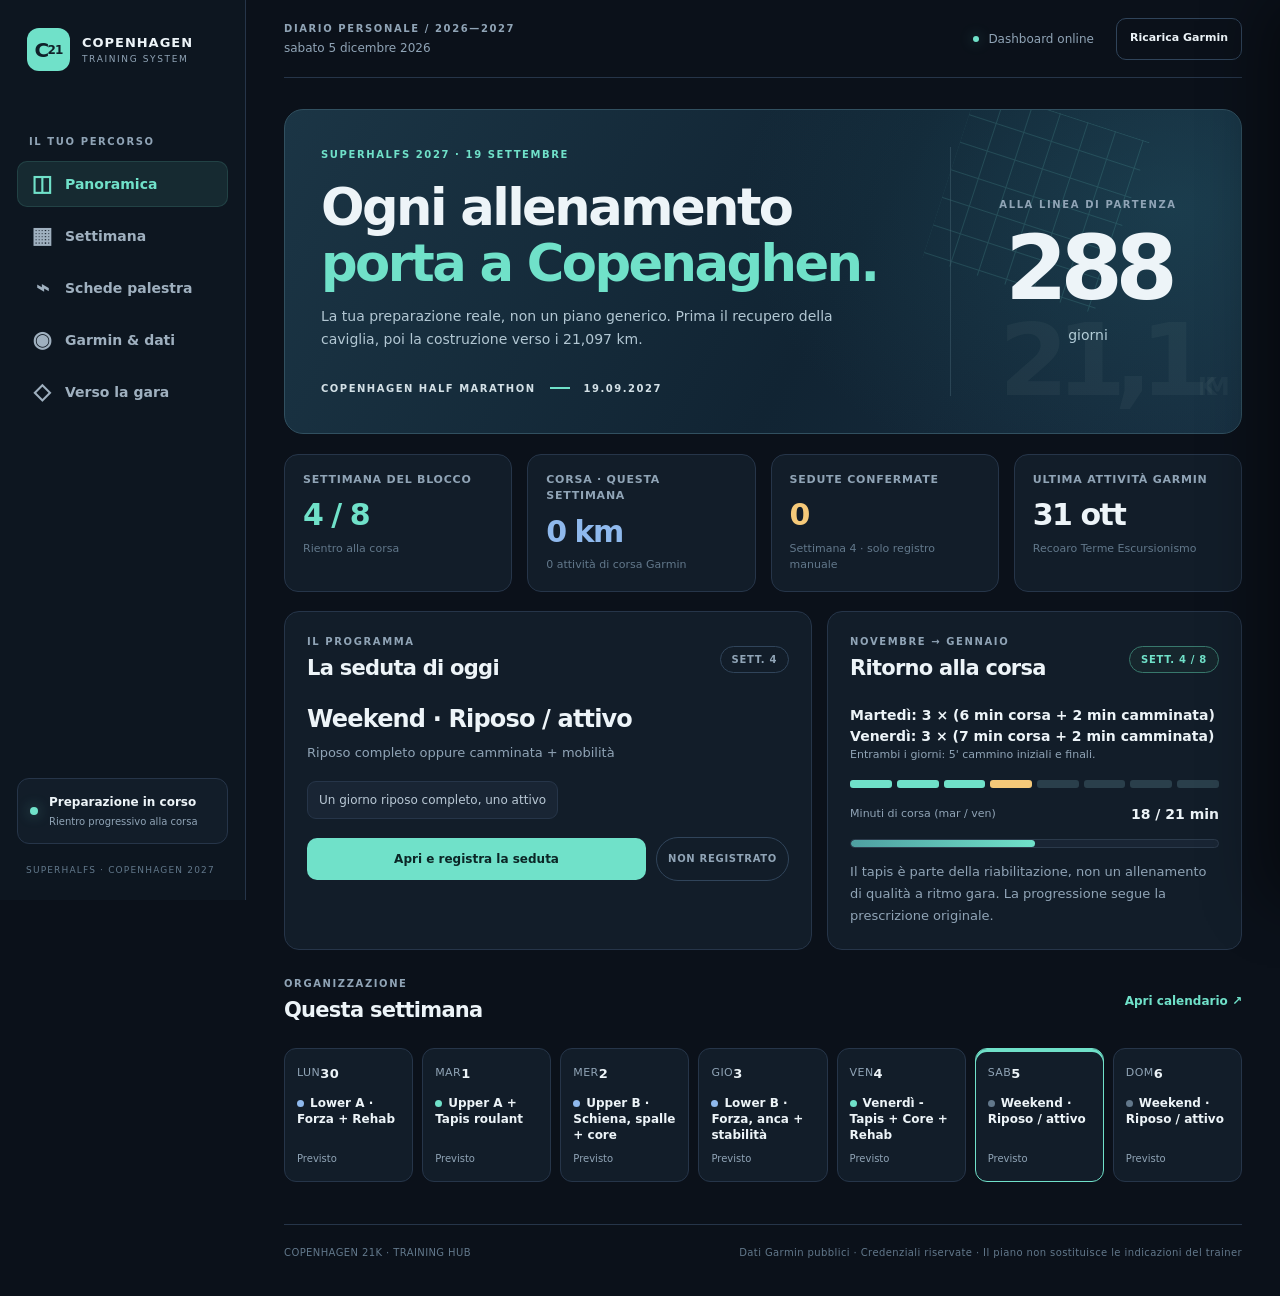
==== commit a0740540: "feat: diario serie per serie e confronto 8 settimane" ====
--- a/index.html
+++ b/index.html
@@ -10,7 +10,9 @@
   <title>Copenhagen 21K · Training Hub</title>
   <link rel="stylesheet" href="./style.css">
   <link rel="stylesheet" href="./responsive-fixes.css?v=20261112">
+  <script src="./progressi.js?v=2" defer></script>
   <script src="./app.js" defer></script>
+  <link rel="stylesheet" href="./progressi.css?v=2">
 </head>
 <body>
 <div class="shell">
@@ -72,8 +74,15 @@
     </section>
     <section class="page" id="page-strength">
       <div class="page-heading"><div><div class="eyebrow">SCHEDA DI GIOVANNI B.</div><h1>Esercizi, serie e carichi</h1><p>Prescrizioni del trainer e registro dei risultati. Le annotazioni non confermate restano esplicitamente tali.</p></div></div>
-      <div class="day-tabs" id="strength-tabs"></div>
-      <div id="strength-detail"></div>
+      <div class="training-view-switch" role="group" aria-label="Vista allenamenti">
+        <button type="button" class="active" data-training-view="tracker" aria-pressed="true">Diario e progressi</button>
+        <button type="button" data-training-view="trainer" aria-pressed="false">Scheda istruttore</button>
+      </div>
+      <div id="tracker-root"></div>
+      <div id="trainer-plan" hidden>
+        <div class="day-tabs" id="strength-tabs"></div>
+        <div id="strength-detail"></div>
+      </div>
     </section>
     <section class="page" id="page-garmin">
       <div class="page-heading"><div><div class="eyebrow">DATI DALL'OROLOGIO</div><h1>Garmin Connect · Analytics</h1><p>Attività, recupero, HRV, sonno e trend elaborati dal motore Python del tuo progetto originale.</p></div><button type="button" class="btn btn-mint" id="garmin-sync">Ricarica dati pubblicati</button></div>
--- a/progressi.css
+++ b/progressi.css
@@ -0,0 +1,79 @@
+/* Copenhagen 21K — Diario di allenamento e confronto settimanale */
+#tracker-root[hidden],#trainer-plan[hidden]{display:none!important}
+.training-view-switch{display:flex;flex-wrap:wrap;gap:9px;margin:0 0 22px}
+.training-view-switch button{border:1px solid var(--line2);background:var(--surface);color:var(--muted);padding:11px 17px;border-radius:12px;min-height:44px;font-weight:750;font-size:13px}
+.training-view-switch button.active{background:rgba(112,225,201,.13);border-color:rgba(112,225,201,.65);color:var(--mint)}
+#tracker-root{min-width:0;max-width:100%}
+#tracker-root *,#tracker-root *::before,#tracker-root *::after{box-sizing:border-box}
+.tracker-head{display:flex;align-items:center;justify-content:space-between;gap:15px;margin-bottom:14px}
+.tracker-head h2{font-size:clamp(24px,2.8vw,32px);margin:5px 0 4px;line-height:1.2}
+.tracker-head p,.tracker-editor-head p{font-size:13px;color:var(--muted);margin:5px 0 0}
+.tracker-now{border:1px solid #3f897e;color:var(--mint);font-weight:800;border-radius:999px;white-space:nowrap;padding:9px 15px}
+.tracker-storage-note{border:1px solid #496273;background:rgba(24,49,62,.52);color:#c8d5df;padding:12px 16px;border-radius:13px;font-size:12px;line-height:1.65;margin-bottom:16px}
+.tracker-storage-note b{color:var(--text)}
+.tracker-week-grid{display:grid;grid-template-columns:repeat(8,minmax(0,1fr));gap:8px;margin-bottom:18px}
+.tracker-week{min-width:0;border:1px solid var(--line2);background:var(--surface);color:var(--text);border-radius:12px;display:flex;flex-direction:column;align-items:center;justify-content:center;gap:2px;padding:12px 4px;min-height:84px}
+.tracker-week b{font-size:18px}.tracker-week span{font-size:10px;color:var(--muted);white-space:nowrap}.tracker-week small{font-size:10px;color:var(--muted)}
+.tracker-week.selected,.tracker-day.selected{border-color:var(--mint);background:rgba(112,225,201,.12);color:var(--mint)}
+.tracker-week.selected span,.tracker-week.selected small{color:#a0e8d9}
+.tracker-days{display:grid;grid-template-columns:repeat(7,minmax(0,1fr));gap:8px;margin-bottom:25px}
+.tracker-day{position:relative;border:1px solid var(--line2);background:var(--surface);border-radius:11px;color:var(--text);min-height:70px;padding:10px 4px;display:flex;flex-direction:column;align-items:center;justify-content:center}
+.tracker-day b{font-size:12px}.tracker-day span{font-size:18px;font-weight:750}.tracker-status-dot{position:absolute;top:8px;right:8px;width:7px;height:7px;border-radius:50%;background:var(--amber)}
+.tracker-status-dot.done{background:var(--mint)}.tracker-status-dot.skipped{background:var(--red)}
+.tracker-editor-head{display:flex;justify-content:space-between;align-items:center;gap:15px;border-top:1px solid var(--line);padding-top:20px;margin-bottom:18px}
+.tracker-editor-head h3{font-size:clamp(21px,2.3vw,27px);margin:5px 0;line-height:1.25}
+.tracker-entry-status{font-size:11px;text-align:center;flex:none;padding:7px 12px;border:1px solid var(--line2);border-radius:30px;color:var(--muted)}
+.tracker-columns{display:grid;grid-template-columns:minmax(0,1.55fr) minmax(290px,.85fr);align-items:start;gap:16px}
+.tracker-main,.tracker-compare-card{min-width:0;background:var(--surface);border:1px solid var(--line);border-radius:17px;padding:19px}
+.tracker-comparison{display:flex;flex-direction:column;gap:16px;min-width:0;position:sticky;top:14px}
+.tracker-form-params{display:grid;grid-template-columns:repeat(2,minmax(0,1fr));gap:11px;margin-bottom:16px}
+.tracker-form-params>label,.tracker-controls>label,.tracker-full-label,.tracker-compare-top>label{display:flex;flex-direction:column;gap:6px;min-width:0;font-size:11px;font-weight:700;color:var(--muted)}
+#tracker-root input:not([type=checkbox]):not([type=file]),#tracker-root select,#tracker-root textarea{background:#152435;border:1px solid #385069;border-radius:9px;color:var(--text);font-size:13px;padding:10px;min-height:44px;max-width:100%;width:100%;font-family:inherit}
+#tracker-root textarea{resize:vertical;min-height:88px;line-height:1.5}
+#tracker-root :is(input,select,textarea,button):focus-visible{outline:2px solid var(--mint);outline-offset:2px}
+.tracker-list-head{display:flex;align-items:center;justify-content:space-between;gap:12px;border-top:1px solid var(--line);padding-top:16px;margin:8px 0 16px}
+.tracker-list-head h3,.tracker-run h3,.tracker-compare-card h3{margin:0;font-size:17px}
+.tracker-list-head>span{font-size:11px;color:var(--muted)}
+.tracker-exercise{border:1px solid var(--line2);background:rgba(7,15,23,.21);padding:16px;margin-bottom:14px;border-radius:14px;min-width:0}
+.tracker-exercise-head{display:flex;justify-content:space-between;gap:10px;align-items:start}
+.tracker-exercise-head h3{font-size:15px;line-height:1.4;margin:0 0 5px}
+.tracker-exercise-head p{font-size:11px;line-height:1.55;color:var(--muted);margin:0 0 10px}
+.tracker-ex-index{display:none}.tracker-prev{font-size:11px;line-height:1.55;background:#223443;border:1px solid #355367;color:#d1e1e9;padding:9px 11px;margin-bottom:9px;border-radius:8px;overflow-wrap:anywhere}
+.tracker-prev b{color:var(--mint)}
+.tracker-controls{display:grid;grid-template-columns:repeat(2,minmax(0,1fr));gap:11px;margin:12px 0}
+.tracker-set-head,.tracker-set-row{display:grid;grid-template-columns:42px minmax(0,1fr) minmax(0,1fr) minmax(0,.72fr) 35px;gap:6px;align-items:center;margin-bottom:7px}
+.tracker-set-head{font-size:10px;text-transform:uppercase;letter-spacing:.035em;color:var(--muted);text-align:center}
+.tracker-set-head span:first-child{font-size:9px}
+.tracker-set-row input{min-width:0;text-align:center;min-height:43px!important;padding:8px 4px!important}
+.tracker-set-index{text-align:center;font-size:12px;color:var(--muted);font-weight:700}
+.tracker-set-row button{border:1px solid var(--line2);background:#203041;border-radius:8px;color:var(--muted);min-height:38px;font-size:18px}
+.tracker-small-btn{font-size:12px;font-weight:700;color:var(--mint);background:transparent;border:1px dashed #448376;border-radius:8px;padding:9px 13px;min-height:41px;margin-bottom:12px}
+.tracker-full-label{margin:12px 0}.tracker-full-label input{margin-top:1px}
+.tracker-run{margin:20px 0;border:1px solid #36685c;background:#18312e44;border-radius:14px;padding:16px}
+.tracker-run p{font-size:12px;color:#b9d6cd;line-height:1.6;margin:8px 0 14px}
+.tracker-check{display:flex!important;flex-direction:row!important;align-items:center;align-self:center;gap:10px!important;font-size:12px!important}
+.tracker-check input{width:20px;height:20px;accent-color:var(--mint)}
+.tracker-tip{padding:11px 13px;border-radius:10px;background:#29333d;color:#e2d1b4;font-size:12px;line-height:1.5;margin-bottom:14px}
+.tracker-save-actions{display:flex;align-items:center;gap:14px;flex-wrap:wrap;border-top:1px solid var(--line);padding-top:18px;margin-top:18px}
+.tracker-save-actions .btn{min-height:46px}.tracker-save-actions span{color:var(--mint);font-size:12px}
+.tracker-compare-top{display:flex;flex-direction:column;gap:8px;margin:15px 0}
+.tracker-compare-head h3{font-size:15px;margin:4px 0 8px}.tracker-compare-head p{color:var(--muted);font-size:12px;line-height:1.6;margin-bottom:11px}
+.tracker-history-table-wrap{max-width:100%;overflow-x:auto}.tracker-history{border-collapse:collapse;table-layout:fixed;width:100%;font-size:11px}
+.tracker-history th{text-align:left;color:var(--muted);font-size:10px;letter-spacing:.05em;text-transform:uppercase;padding:9px 5px;border-bottom:1px solid var(--line2)}
+.tracker-history td{vertical-align:top;padding:10px 5px;border-bottom:1px solid var(--line);overflow-wrap:anywhere;color:#bdcfdb}
+.tracker-history td:first-child{width:40px;font-weight:800;color:var(--text)}
+.tracker-history td:last-child{width:59px;text-align:right}.tracker-history tr.is-current td{background:rgba(112,225,201,.085);color:#d9fff2}
+.tracker-week-summary{display:grid;grid-template-columns:36px minmax(0,1fr);gap:1px 9px;border-bottom:1px solid var(--line);padding:10px 0}
+.tracker-week-summary b{color:var(--mint);grid-row:span 2}.tracker-week-summary span{font-size:12px}.tracker-week-summary small{color:var(--muted);font-size:11px}
+.tracker-export-buttons{display:flex;flex-wrap:wrap;gap:8px;margin-top:16px}
+.tracker-export-buttons .btn{white-space:normal;line-height:1.4;min-height:44px}.tracker-import-label{display:inline-flex;align-items:center;justify-content:center;cursor:pointer}
+.tracker-small-print{font-size:11px;line-height:1.65;color:var(--muted);margin:11px 0 0}
+@media(max-width:1180px){.tracker-columns{grid-template-columns:1fr}.tracker-comparison{position:static;display:grid;grid-template-columns:repeat(2,minmax(0,1fr))}}
+@media(max-width:760px){.tracker-week-grid{grid-template-columns:repeat(4,minmax(0,1fr))}.tracker-days{grid-template-columns:repeat(7,minmax(0,1fr));gap:5px}.tracker-comparison{grid-template-columns:1fr}.tracker-head,.tracker-editor-head{align-items:flex-start}.tracker-head h2{font-size:25px}.tracker-entry-status{max-width:130px}.tracker-now{padding:7px 10px}.tracker-main,.tracker-compare-card{padding:15px}.tracker-form-params{grid-template-columns:repeat(2,minmax(0,1fr))}}
+@media(max-width:480px){.training-view-switch{display:grid;grid-template-columns:repeat(2,minmax(0,1fr))}.training-view-switch button{padding:10px 8px;font-size:12px}.tracker-head{flex-wrap:wrap}.tracker-now{margin-left:auto}.tracker-day{min-height:65px;padding:8px 1px}.tracker-day b{font-size:10px}.tracker-day span{font-size:15px}.tracker-week{min-height:72px;padding:7px 2px}.tracker-week b{font-size:16px}.tracker-week span,.tracker-week small{font-size:9px}.tracker-form-params{gap:8px}.tracker-controls{grid-template-columns:1fr}.tracker-set-head,.tracker-set-row{grid-template-columns:28px minmax(0,1fr) minmax(0,1fr) minmax(0,.65fr) 27px;gap:4px}.tracker-set-row input{font-size:12px!important;padding:6px 2px!important}.tracker-set-row button{font-size:16px}.tracker-exercise{padding:12px}.tracker-editor-head{flex-wrap:wrap}.tracker-save-actions .btn{width:100%}}
+
+.tracker-load-chart{display:grid;grid-template-columns:repeat(8,minmax(0,1fr));gap:6px;align-items:end;height:123px;margin:14px 0;border-bottom:1px solid var(--line2);padding:2px 1px}
+.tracker-load-bar{height:100%;display:flex;flex-direction:column;justify-content:flex-end;min-width:0;gap:5px;text-align:center}
+.tracker-load-bar>span{background:var(--blue);display:block;min-height:2px;border-radius:5px 5px 2px 2px;opacity:.8;flex-shrink:1}
+.tracker-load-bar>span.current{background:var(--mint);opacity:1}
+.tracker-load-bar>small{font-size:9px;color:var(--muted);height:15px}
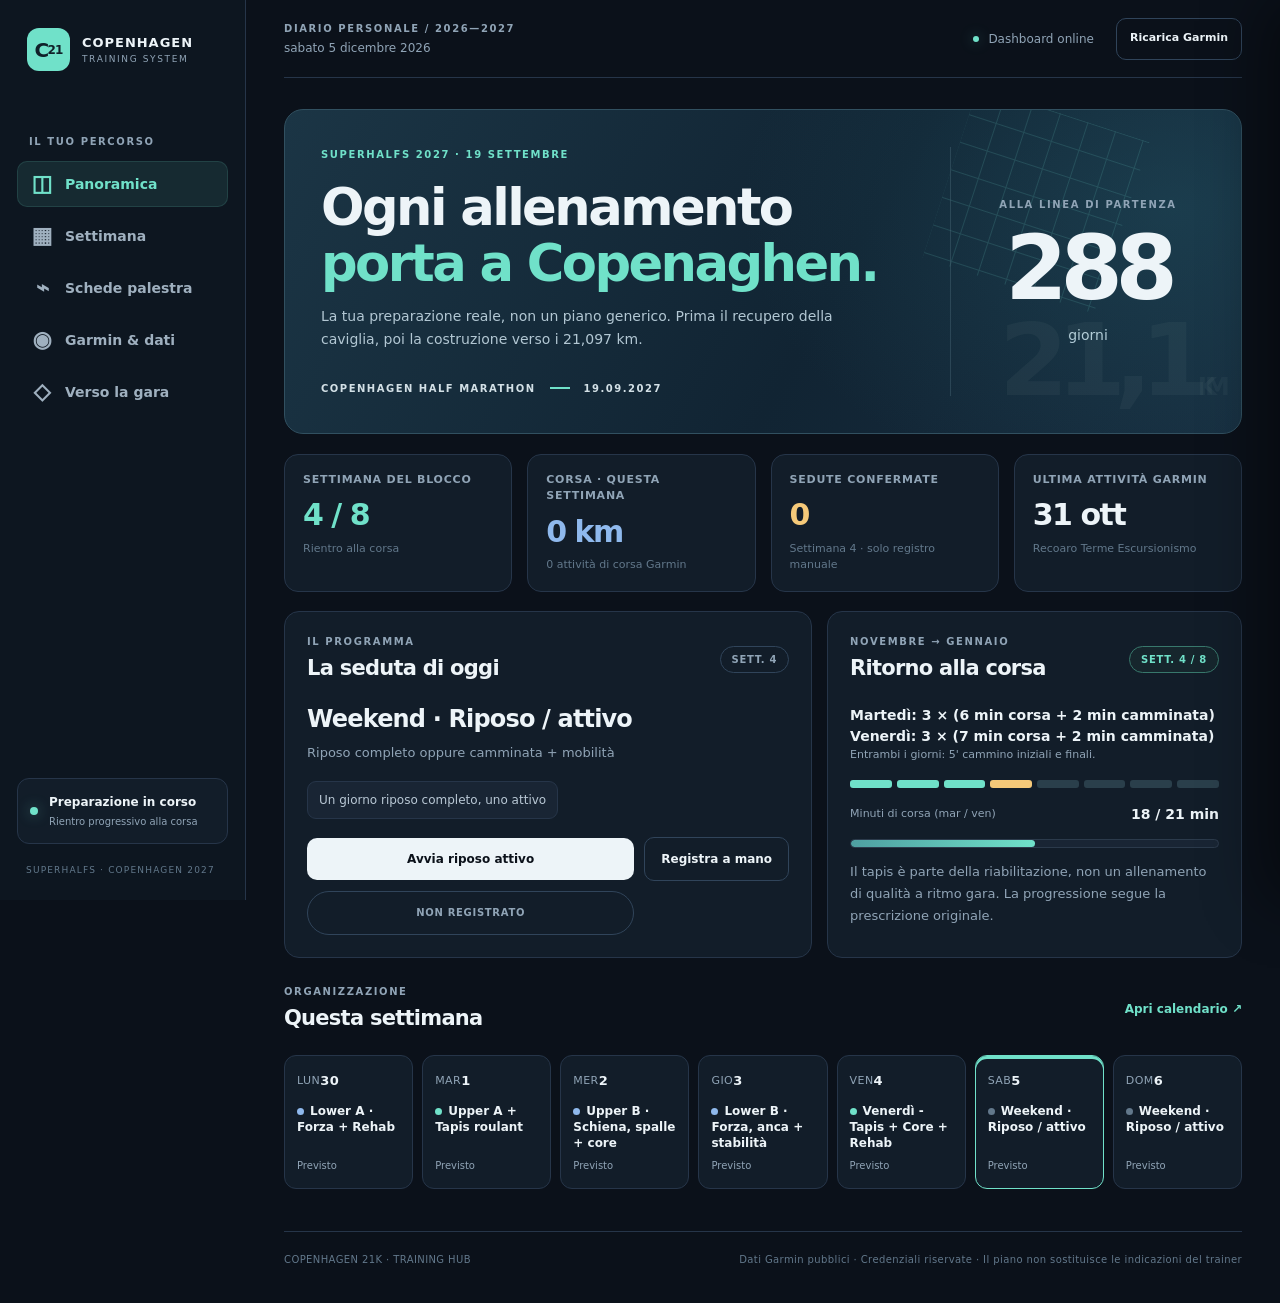
==== commit 8a63698a: "feat: modalità allenamento guidata (coach) con timer, contaserie e intervalli tapis; app utilizzabil" ====
--- a/index.html
+++ b/index.html
@@ -10,9 +10,11 @@
   <title>Copenhagen 21K · Training Hub</title>
   <link rel="stylesheet" href="./style.css">
   <link rel="stylesheet" href="./responsive-fixes.css?v=20261112">
-  <script src="./progressi.js?v=2" defer></script>
+  <script src="./progressi.js?v=3" defer></script>
+  <script src="./coach.js?v=1" defer></script>
   <script src="./app.js" defer></script>
   <link rel="stylesheet" href="./progressi.css?v=2">
+  <link rel="stylesheet" href="./coach.css?v=1">
 </head>
 <body>
 <div class="shell">
@@ -106,6 +108,7 @@
   <div class="drawer-header"><div><div class="eyebrow" id="drawer-date">—</div><h2 id="drawer-heading">Registra seduta</h2></div><button type="button" id="drawer-close" class="btn btn-outline icon-close" aria-label="Chiudi">×</button></div>
   <div id="drawer-content"></div>
 </aside>
+<div id="coach-root" hidden></div>
 <script>if('serviceWorker' in navigator){window.addEventListener('load',()=>navigator.serviceWorker.register('./sw.js').catch(()=>{}));}</script>
 </body>
 </html>
--- a/coach.css
+++ b/coach.css
@@ -0,0 +1,147 @@
+/* Copenhagen 21K — Modalità allenamento.
+ * Pensata per essere letta a un metro di distanza con le mani sudate:
+ * target da 56px in su, numeri enormi, un solo colore che dice "corri" o "recupera". */
+body.coach-open{overflow:hidden}
+#coach-root[hidden]{display:none}
+.coach{position:fixed;inset:0;z-index:300;background:var(--bg);display:flex;flex-direction:column;color:var(--text);
+  padding:env(safe-area-inset-top,0) 0 env(safe-area-inset-bottom,0)}
+.coach-top{display:grid;grid-template-columns:52px 1fr 52px;align-items:center;gap:8px;padding:10px 12px 6px}
+.coach-top-mid{text-align:center;min-width:0}
+.coach-top-mid b{display:block;font-size:14px;white-space:nowrap;overflow:hidden;text-overflow:ellipsis}
+.coach-top-mid span{font-size:12px;color:var(--muted);font-variant-numeric:tabular-nums}
+.coach-icon{width:48px;height:48px;border-radius:14px;border:1px solid var(--line2);background:var(--surface);color:var(--text);font-size:18px}
+.coach-icon.on{border-color:#38786c}
+.coach-rail{display:flex;gap:4px;padding:4px 16px 10px}
+.coach-rail button{flex:1;height:6px;border:0;border-radius:3px;background:var(--line);padding:0;position:relative}
+.coach-rail button::after{content:"";position:absolute;inset:-10px 0}
+.coach-rail button.done{background:#3d8f80}
+.coach-rail button.now{background:var(--amber)}
+.coach-body{flex:1;overflow-y:auto;-webkit-overflow-scrolling:touch;padding:4px 16px 28px}
+.coach-card{max-width:560px;margin:0 auto;display:flex;flex-direction:column;gap:14px}
+.coach-h{font-size:clamp(26px,7vw,36px);line-height:1.1;letter-spacing:-.04em;margin:6px 0 0}
+.coach-sub{color:var(--muted);font-size:14px;margin:0}
+.coach-q{font-size:17px;margin:10px 0 0;letter-spacing:-.02em}
+.coach-hint{color:var(--muted);font-size:13px;margin:0;line-height:1.55}
+.coach-say{margin:0;padding:12px 14px;border-left:3px solid var(--mint);background:#16302e;border-radius:0 12px 12px 0;font-size:14px;line-height:1.5;color:#d6f5ee}
+.coach-pair{margin:6px 0 0;font-size:13px;color:var(--blue)}
+.coach-warn{margin:0 auto;max-width:560px;font-size:12px;color:var(--amber);padding:0 16px}
+.coach-card .coach-warn{padding:0}
+.coach-alert{margin:0;padding:12px 14px;border:1px solid #6b4140;background:#3a2224;border-radius:12px;color:#ffd9d3;font-size:13px;line-height:1.5}
+
+/* Bottone principale: il pollice deve trovarlo senza guardare */
+.coach-go{width:100%;min-height:68px;border:0;border-radius:18px;background:var(--mint);color:#082322;font-size:19px;font-weight:800;letter-spacing:-.01em}
+.coach-go:disabled{opacity:.35}
+.coach-go.alt{background:var(--surface2);color:var(--text);border:1px solid var(--line2)}
+.coach-go:active{transform:scale(.985)}
+.coach-manual{align-self:center}
+.coach-nav{display:flex;justify-content:space-between;gap:10px;margin-top:6px}
+.coach-nav .btn{min-height:48px;flex:1}
+.coach-row{display:flex;gap:8px;flex-wrap:wrap}
+.coach-row.center{justify-content:center}
+.coach-row .btn{min-height:44px}
+
+/* Scale 0–10 */
+.coach-scale{display:grid;grid-template-columns:repeat(auto-fit,minmax(40px,1fr));gap:6px}
+.coach-scale button{min-height:50px;border-radius:12px;border:1px solid var(--line2);background:var(--surface);color:var(--text);font-size:16px;font-weight:700}
+.coach-scale button.on{background:var(--mint);color:#082322;border-color:var(--mint)}
+.coach-scale button.mid.on{background:var(--amber);border-color:var(--amber)}
+.coach-scale button.hi.on{background:var(--red);border-color:var(--red)}
+
+/* Checklist */
+.coach-checks{list-style:none;margin:0;padding:0;display:flex;flex-direction:column;gap:8px}
+.coach-checks button{width:100%;display:flex;gap:12px;align-items:flex-start;text-align:left;min-height:56px;padding:14px;border-radius:14px;border:1px solid var(--line);background:var(--surface);color:var(--text);font-size:15px;line-height:1.4}
+.coach-tick{flex:none;width:24px;height:24px;border-radius:8px;border:2px solid var(--line2);margin-top:-1px}
+.coach-checks button.on{background:#14302b;border-color:#2f6b5e;color:#b9dcd3}
+.coach-checks button.on .coach-tick{background:var(--mint);border-color:var(--mint);box-shadow:inset 0 0 0 4px #14302b}
+
+/* Esercizio */
+.coach-setno{font-size:15px;color:var(--muted)}
+.coach-setno b{font-size:22px;color:var(--text);font-variant-numeric:tabular-nums}
+.coach-steppers{display:grid;gap:10px}
+.coach-stepper{display:flex;flex-direction:column;gap:6px}
+.coach-stepper-label{font-size:12px;color:var(--muted);font-weight:650}
+.coach-stepper>div{display:grid;grid-template-columns:68px 1fr 68px;gap:8px}
+.coach-stepper button{min-height:72px;border-radius:16px;border:1px solid var(--line2);background:var(--surface2);color:var(--text);font-size:30px;font-weight:500}
+.coach-stepper button:active{background:#22384b}
+.coach-stepper input{min-width:0;text-align:center;border-radius:16px;border:1px solid var(--line);background:var(--surface);color:var(--text);
+  font-size:44px;font-weight:800;letter-spacing:-.04em;font-variant-numeric:tabular-nums}
+.coach-rpe{display:grid;grid-template-columns:repeat(5,1fr);gap:6px}
+.coach-rpe .coach-stepper-label{grid-column:1/-1}
+.coach-rpe button{min-height:48px;border-radius:12px;border:1px solid var(--line2);background:var(--surface);color:var(--text);font-weight:700;font-size:16px}
+.coach-rpe button.on{background:var(--blue);color:#0b1a2a;border-color:var(--blue)}
+.coach-done-sets{list-style:none;margin:0;padding:0;display:flex;flex-direction:column;gap:6px}
+.coach-done-sets li{display:grid;grid-template-columns:26px auto 1fr auto 40px;gap:10px;align-items:center;padding:8px 10px;border-radius:12px;background:var(--surface);border:1px solid var(--line);font-variant-numeric:tabular-nums}
+.coach-done-sets li>span{color:var(--dim);font-size:12px}
+.coach-done-sets b{font-size:17px}
+.coach-done-sets em{font-style:normal;color:var(--mint)}
+.coach-done-sets small{color:var(--muted)}
+.coach-done-sets button{height:36px;border-radius:10px;border:1px solid var(--line2);background:transparent;color:var(--muted)}
+.coach-complete{display:flex;align-items:center;justify-content:space-between;gap:10px;padding:14px;border-radius:14px;background:#14302b;border:1px solid #2f6b5e}
+.coach-more{border-top:1px solid var(--line);padding-top:10px}
+.coach-more summary{cursor:pointer;color:var(--muted);font-size:13px;min-height:36px;display:flex;align-items:center}
+.coach-more[open]{display:flex;flex-direction:column;gap:10px}
+.coach-units{display:flex;flex-wrap:wrap;gap:6px}
+.coach-units button{min-height:40px;padding:0 12px;border-radius:10px;border:1px solid var(--line2);background:var(--surface);color:var(--muted);font-size:13px}
+.coach-units button.on{color:var(--mint);border-color:#38786c}
+.coach-label{display:flex;flex-direction:column;gap:6px;font-size:12px;color:var(--muted);font-weight:650}
+.coach-label input,.coach-label textarea{background:var(--surface);color:var(--text);border:1px solid var(--line2);border-radius:12px;padding:12px;font-size:16px}
+.coach-grid{display:grid;grid-template-columns:1fr 1fr;gap:10px;align-items:end}
+.coach-toggle{min-height:48px;border-radius:12px;border:1px solid var(--line2);background:var(--surface);color:var(--text);font-weight:650}
+.coach-toggle.on{background:#14302b;border-color:#2f6b5e;color:var(--mint)}
+
+/* Tenute a tempo */
+.coach-hold{display:flex;flex-direction:column;align-items:center;gap:6px;padding:14px 0}
+.coach-hold-side{font-size:15px;color:var(--muted)}
+.coach-hold-num{font-size:clamp(88px,30vw,150px);font-weight:800;letter-spacing:-.06em;line-height:1;font-variant-numeric:tabular-nums}
+
+/* Recupero: lo schermo intero è una vasca che si svuota */
+.coach-rest{position:absolute;inset:0;z-index:5;background:#0a1620;overflow:hidden}
+.coach-rest-fill{position:absolute;inset:0;background:linear-gradient(#2c6d62,#1f4c46);transform-origin:bottom;transition:transform .25s linear}
+.coach-rest-fill::before{content:"";position:absolute;left:0;right:0;top:0;height:3px;background:var(--mint)}
+.coach-rest-fill.late{background:linear-gradient(#7a5d2c,#4d3b1e)}
+.coach-rest-fill.late::before{background:var(--amber)}
+.coach-rest-inner{position:relative;height:100%;display:flex;flex-direction:column;align-items:center;justify-content:center;gap:10px;padding:24px;text-align:center}
+.coach-rest-label{font-size:16px;color:#cfe6e0}
+.coach-rest-num{font-size:clamp(110px,38vw,200px);font-weight:800;letter-spacing:-.07em;line-height:.95;font-variant-numeric:tabular-nums;text-shadow:0 2px 24px #0006}
+.coach-rest-next{font-size:16px;color:#e4f2ee;margin:0;max-width:22em}
+.coach-rest-actions{display:grid;grid-template-columns:1fr 1fr;gap:10px;width:min(420px,100%);margin-top:18px}
+.coach-rest-actions button{min-height:58px;border-radius:16px;border:1px solid #ffffff33;background:#00000033;color:#fff;font-size:17px;font-weight:700}
+.coach-rest-actions .skip{grid-column:1/-1;background:#fff;color:#0a1d1b;border:0;min-height:64px}
+
+/* Tapis: il colore dice la fase anche con la coda dell'occhio */
+.coach-run{transition:background .4s}
+.coach-run .coach-run-phase{font-size:clamp(48px,15vw,84px);font-weight:900;letter-spacing:-.05em;line-height:1;margin-top:6px}
+.coach-run.run .coach-run-phase{color:var(--mint)}
+.coach-run.walk .coach-run-phase{color:var(--blue)}
+.coach-run-label{color:var(--muted);font-size:15px}
+.coach-run-num{font-size:clamp(96px,32vw,170px);font-weight:800;letter-spacing:-.07em;line-height:1;font-variant-numeric:tabular-nums;text-align:center}
+.coach-run .coach-run-num{text-align:left}
+.coach-run-bar{height:8px;background:var(--surface2);border-radius:4px;overflow:hidden}
+.coach-run-bar span{display:block;height:100%;background:var(--mint)}
+.coach-run-next{color:var(--muted);font-size:14px}
+.coach-phases{list-style:none;margin:0;padding:0;display:flex;gap:2px;height:22px}
+.coach-phases li{border-radius:3px;opacity:.4}
+.coach-phases li.run{background:var(--mint)}
+.coach-phases li.walk{background:var(--blue)}
+.coach-phases li.past{opacity:.15}
+.coach-phases li.now{opacity:1;outline:2px solid var(--text);outline-offset:1px}
+
+/* Riepilogo */
+.coach-recap{list-style:none;margin:0;padding:0;display:flex;flex-direction:column}
+.coach-recap li{display:flex;justify-content:space-between;gap:12px;padding:10px 0;border-bottom:1px solid var(--line);font-size:13px}
+.coach-recap li span{color:var(--mint);text-align:right;font-variant-numeric:tabular-nums}
+.coach-recap li.empty span{color:var(--dim)}
+.coach-pr{display:flex;flex-direction:column;gap:4px;padding:14px;border-radius:14px;background:#33291a;border:1px solid #665231;color:#ffe3b0}
+.coach-pr b{color:var(--amber)}
+
+.coach-toast{position:absolute;left:50%;bottom:calc(20px + env(safe-area-inset-bottom,0px));transform:translateX(-50%);z-index:9;background:var(--text);color:var(--bg);padding:12px 16px;border-radius:12px;font-weight:650;font-size:14px}
+.coach-resume{position:fixed;left:12px;right:12px;bottom:calc(76px + env(safe-area-inset-bottom,0px));z-index:120;display:flex;align-items:center;gap:8px;flex-wrap:wrap;padding:12px 14px;border-radius:14px;background:#1c3a36;border:1px solid #38786c;color:#e0f5ef;font-size:13px;box-shadow:0 12px 40px #0008}
+.coach-resume span{flex:1;min-width:180px}
+@media(min-width:821px){.coach-resume{left:auto;right:24px;bottom:24px;max-width:460px}}
+
+/* Pulsante d'ingresso nella dashboard */
+.btn-coach{background:var(--text);color:var(--bg)}
+
+.coach button:focus-visible,.coach input:focus-visible,.coach textarea:focus-visible,.coach summary:focus-visible{outline:3px solid var(--amber);outline-offset:2px}
+@media(prefers-reduced-motion:reduce){.coach-rest-fill,.coach-run{transition:none}.coach-go:active{transform:none}}
+@media(min-width:900px){.coach-steppers{grid-template-columns:1fr 1fr}}
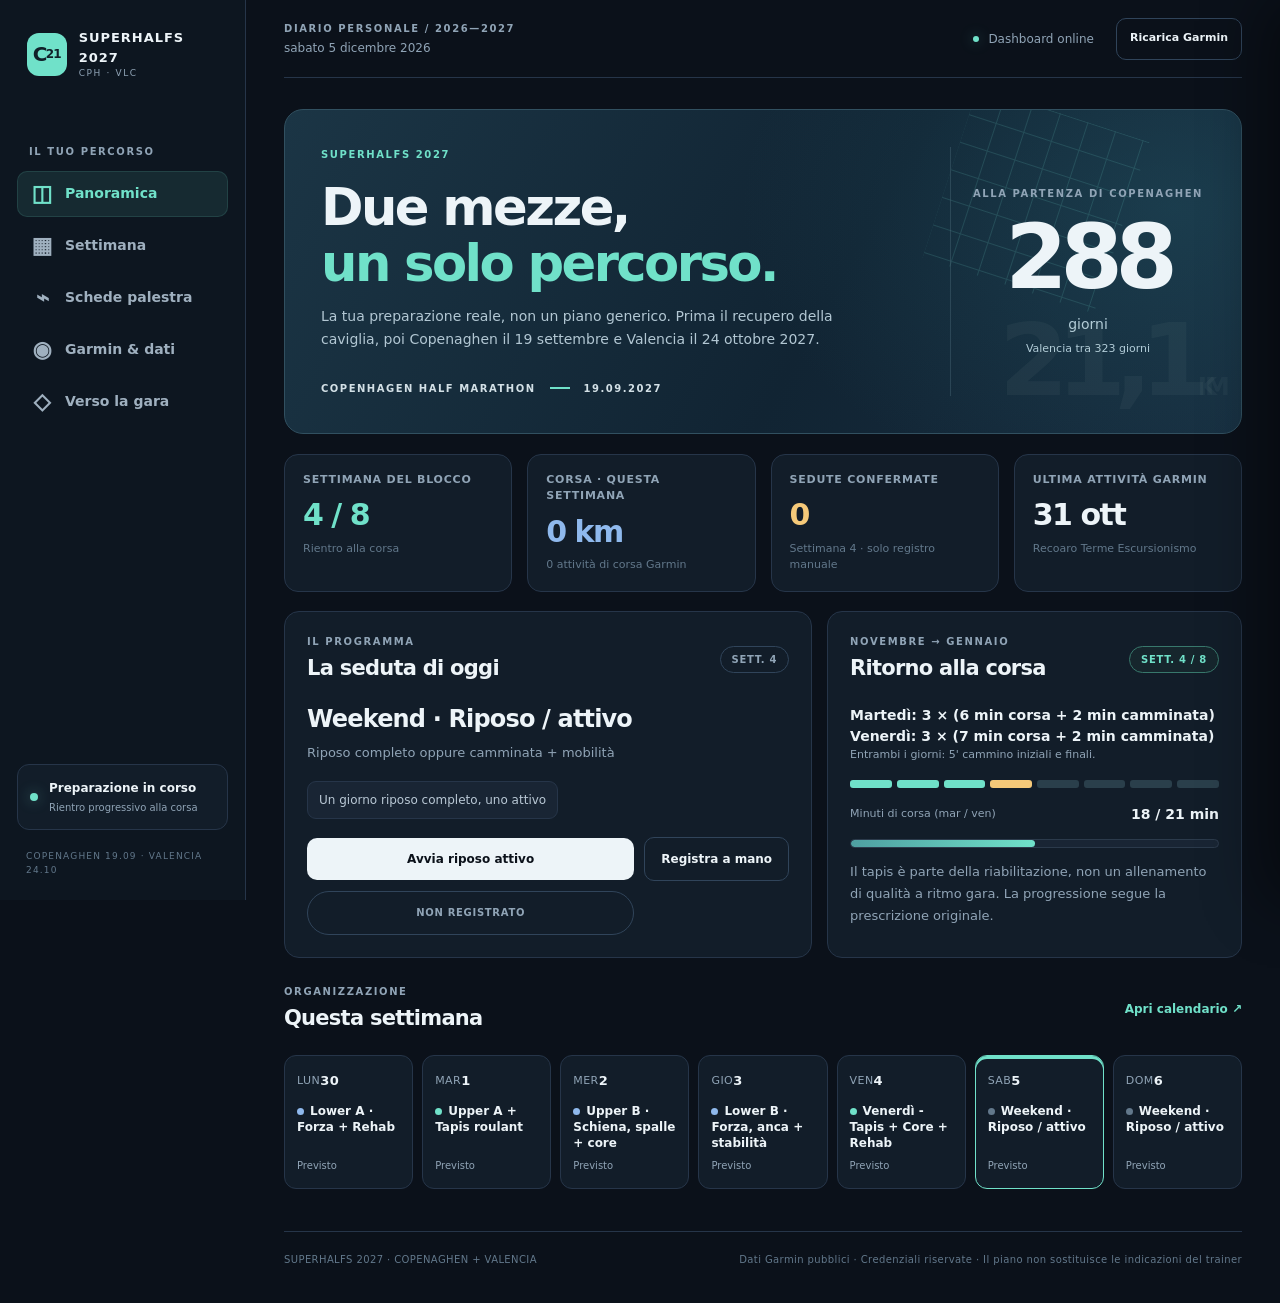
==== commit c7e66b1c: "feat: percorso su due gare (Copenaghen + Valencia) e progressione equilibrio unificata nel rehab" ====
--- a/index.html
+++ b/index.html
@@ -4,24 +4,25 @@
   <meta charset="utf-8">
   <meta name="viewport" content="width=device-width, initial-scale=1">
   <meta name="theme-color" content="#0b111a">
-  <meta name="description" content="Copenhagen 21K · Il piano reale di palestra, il ritorno alla corsa e i dati Garmin in un'unica dashboard online.">
+  <meta name="description" content="SuperHalfs 2027 · Copenaghen e Valencia. Il piano reale di palestra, il ritorno alla corsa e i dati Garmin in un'unica dashboard online.">
   <link rel="icon" href="./favicon.svg" type="image/svg+xml">
   <link rel="manifest" href="./manifest.webmanifest">
-  <title>Copenhagen 21K · Training Hub</title>
+  <title>Copenaghen + Valencia 21K · Training Hub</title>
   <link rel="stylesheet" href="./style.css">
   <link rel="stylesheet" href="./responsive-fixes.css?v=20261112">
   <script src="./progressi.js?v=3" defer></script>
-  <script src="./coach.js?v=1" defer></script>
-  <script src="./app.js" defer></script>
+  <script src="./coach.js?v=2" defer></script>
+  <script src="./app.js?v=2" defer></script>
   <link rel="stylesheet" href="./progressi.css?v=2">
-  <link rel="stylesheet" href="./coach.css?v=1">
+  <link rel="stylesheet" href="./coach.css?v=2">
+  <link rel="stylesheet" href="./races.css?v=1">
 </head>
 <body>
 <div class="shell">
   <aside class="sidebar">
-    <a class="brand" href="#overview" aria-label="Copenhagen 21K, panoramica">
+    <a class="brand" href="#overview" aria-label="SuperHalfs 2027, panoramica">
       <span class="brand-mark">C<span>21</span></span>
-      <span><b>COPENHAGEN</b><small>TRAINING SYSTEM</small></span>
+      <span><b>SUPERHALFS 2027</b><small>CPH · VLC</small></span>
     </a>
     <div class="sidebar-head">IL TUO PERCORSO</div>
     <nav class="primary-nav" aria-label="Navigazione principale">
@@ -33,7 +34,7 @@
     </nav>
     <div class="sidebar-bottom">
       <div class="sidebar-status"><span class="pulse"></span><span><strong>Preparazione in corso</strong><small>Rientro progressivo alla corsa</small></span></div>
-      <div class="sidebar-footer">SUPERHALFS · COPENHAGEN 2027</div>
+      <div class="sidebar-footer">COPENAGHEN 19.09 · VALENCIA 24.10</div>
     </div>
   </aside>
   <main class="content">
@@ -45,12 +46,12 @@
     <section class="page on" id="page-overview">
       <div class="hero">
         <div class="hero-inner">
-          <div class="eyebrow mint">SUPERHALFS 2027 · 19 SETTEMBRE</div>
-          <h1>Ogni allenamento<br><em>porta a Copenaghen.</em></h1>
-          <p>La tua preparazione reale, non un piano generico. Prima il recupero della caviglia, poi la costruzione verso i 21,097 km.</p>
-          <div class="hero-footer"><span class="hero-race">COPENHAGEN HALF MARATHON</span><span class="hero-separator"></span><span class="hero-location">19.09.2027</span></div>
+          <div class="eyebrow mint">SUPERHALFS 2027</div>
+          <h1>Due mezze,<br><em>un solo percorso.</em></h1>
+          <p>La tua preparazione reale, non un piano generico. Prima il recupero della caviglia, poi Copenaghen il 19 settembre e Valencia il 24 ottobre 2027.</p>
+          <div class="hero-footer"><span class="hero-race" id="hero-race">COPENHAGEN HALF MARATHON</span><span class="hero-separator"></span><span class="hero-location" id="hero-race-date">19.09.2027</span></div>
         </div>
-        <div class="hero-count"><span class="eyebrow">ALLA LINEA DI PARTENZA</span><strong class="big-num" id="days-left">—</strong><span>giorni</span><div class="race-mark">21<span>,1</span><small>KM</small></div></div>
+        <div class="hero-count"><span class="eyebrow" id="hero-count-label">ALLA LINEA DI PARTENZA</span><strong class="big-num" id="days-left">—</strong><span>giorni</span><small class="hero-next" id="hero-next"></small><div class="race-mark">21<span>,1</span><small>KM</small></div></div>
         <div class="hero-grid"></div>
       </div>
       <div class="grid stats-4" id="stat-cards"></div>
@@ -94,13 +95,13 @@
       <div class="notice tip"><strong>Garmin pubblico:</strong> grafici e metriche aggiornati da GitHub Actions. Dati personali visibili a chiunque abbia accesso al sito; la chiave API rimane segreta.</div>
     </section>
     <section class="page" id="page-roadmap">
-      <div class="page-heading"><div><div class="eyebrow">SUPERHALFS / COPENHAGEN 2027</div><h1>Dal recupero alla mezza</h1><p>Una direzione di lungo periodo, con le fasi successive intenzionalmente non prescritte finché non ci saranno le nuove schede.</p></div></div>
-      <div class="grid roadmap-top"><article class="panel"><div class="eyebrow">OBIETTIVO</div><div class="roadmap-race">21,097<span> km</span></div><div class="subtle">Domenica 19 settembre 2027</div><p class="muted-p">La prima tappa del percorso SuperHalfs: Copenaghen. La priorità attuale è tornare a correre con continuità e senza forzare i carichi.</p></article><article class="panel"><div class="eyebrow">FASE CORRENTE</div><div id="current-phase" class="phase-head">Ritorno progressivo</div><p class="muted-p">Tapis il martedì e il venerdì; palestra e lavoro di stabilità secondo prescrizione. Al termine delle otto settimane si rivaluterà il programma.</p><div class="phase-line"><div id="phase-progress"></div></div><div id="phase-caption" class="subtle small"></div></article></div>
+      <div class="page-heading"><div><div class="eyebrow">SUPERHALFS 2027 · COPENAGHEN E VALENCIA</div><h1>Dal recupero alle due mezze</h1><p>Una direzione di lungo periodo, con le fasi successive intenzionalmente non prescritte finché non ci saranno le nuove schede.</p></div></div>
+      <div class="grid roadmap-top"><article class="panel"><div class="eyebrow">OBIETTIVI</div><div id="roadmap-races" class="race-list"></div></article><article class="panel"><div class="eyebrow">FASE CORRENTE</div><div id="current-phase" class="phase-head">Ritorno progressivo</div><p class="muted-p">Tapis il martedì e il venerdì; palestra e lavoro di stabilità secondo prescrizione. Al termine delle otto settimane si rivaluterà il programma.</p><div class="phase-line"><div id="phase-progress"></div></div><div id="phase-caption" class="subtle small"></div></article></div>
       <div class="panel"><div class="section-head"><div><div class="eyebrow">TIMELINE</div><h2>Le fasi del percorso</h2></div></div><div id="phases-list" class="phase-list"></div></div>
       <div class="panel"><div class="section-head"><div><div class="eyebrow">TAPIS · MARTEDÌ E VENERDÌ</div><h2>Progressione di recupero (8 settimane)</h2></div></div><div id="run-table"></div></div>
-      <div class="notice tip"><strong>Nota importante.</strong> Nessun chilometraggio, ritmo, tempo obiettivo o lavoro di qualità futuro viene dedotto automaticamente da questa progressione. La preparazione specifica per Copenaghen sarà definita dopo il via libera del professionista che segue la caviglia.</div>
+      <div class="notice tip"><strong>Nota importante.</strong> Nessun chilometraggio, ritmo, tempo obiettivo o lavoro di qualità futuro viene dedotto automaticamente da questa progressione. La preparazione specifica per Copenaghen e Valencia sarà definita dopo il via libera del professionista che segue la caviglia.</div>
     </section>
-    <footer class="footer">COPENHAGEN 21K · TRAINING HUB <span>Dati Garmin pubblici · Credenziali riservate · Il piano non sostituisce le indicazioni del trainer</span></footer>
+    <footer class="footer">SUPERHALFS 2027 · COPENAGHEN + VALENCIA <span>Dati Garmin pubblici · Credenziali riservate · Il piano non sostituisce le indicazioni del trainer</span></footer>
   </main>
 </div>
 <div class="drawer-backdrop" id="drawer-backdrop" hidden></div>
--- a/coach.css
+++ b/coach.css
@@ -51,6 +51,7 @@
 .coach-checks{list-style:none;margin:0;padding:0;display:flex;flex-direction:column;gap:8px}
 .coach-checks button{width:100%;display:flex;gap:12px;align-items:flex-start;text-align:left;min-height:56px;padding:14px;border-radius:14px;border:1px solid var(--line);background:var(--surface);color:var(--text);font-size:15px;line-height:1.4}
 .coach-tick{flex:none;width:24px;height:24px;border-radius:8px;border:2px solid var(--line2);margin-top:-1px}
+.coach-variant{display:block;margin-top:6px;font-size:13px;color:var(--amber);font-weight:650}
 .coach-checks button.on{background:#14302b;border-color:#2f6b5e;color:#b9dcd3}
 .coach-checks button.on .coach-tick{background:var(--mint);border-color:var(--mint);box-shadow:inset 0 0 0 4px #14302b}
 
--- a/races.css
+++ b/races.css
@@ -0,0 +1,10 @@
+/* Due gare: Copenaghen e Valencia */
+.race-list{display:flex;flex-direction:column}
+.race-item{padding:14px 0;border-bottom:1px solid var(--line)}
+.race-item:first-child{padding-top:6px}
+.race-item:last-child{border-bottom:0;padding-bottom:0}
+.race-item .roadmap-race{font-size:44px;margin-top:6px}
+.race-item .muted-p{margin:8px 0 0}
+.race-item.past{opacity:.55}
+.hero-next{display:block;margin-top:6px;font-size:11px;color:#b1cbd7;text-align:center}
+@media(max-width:530px){.hero-next{text-align:right;font-size:10px}}
